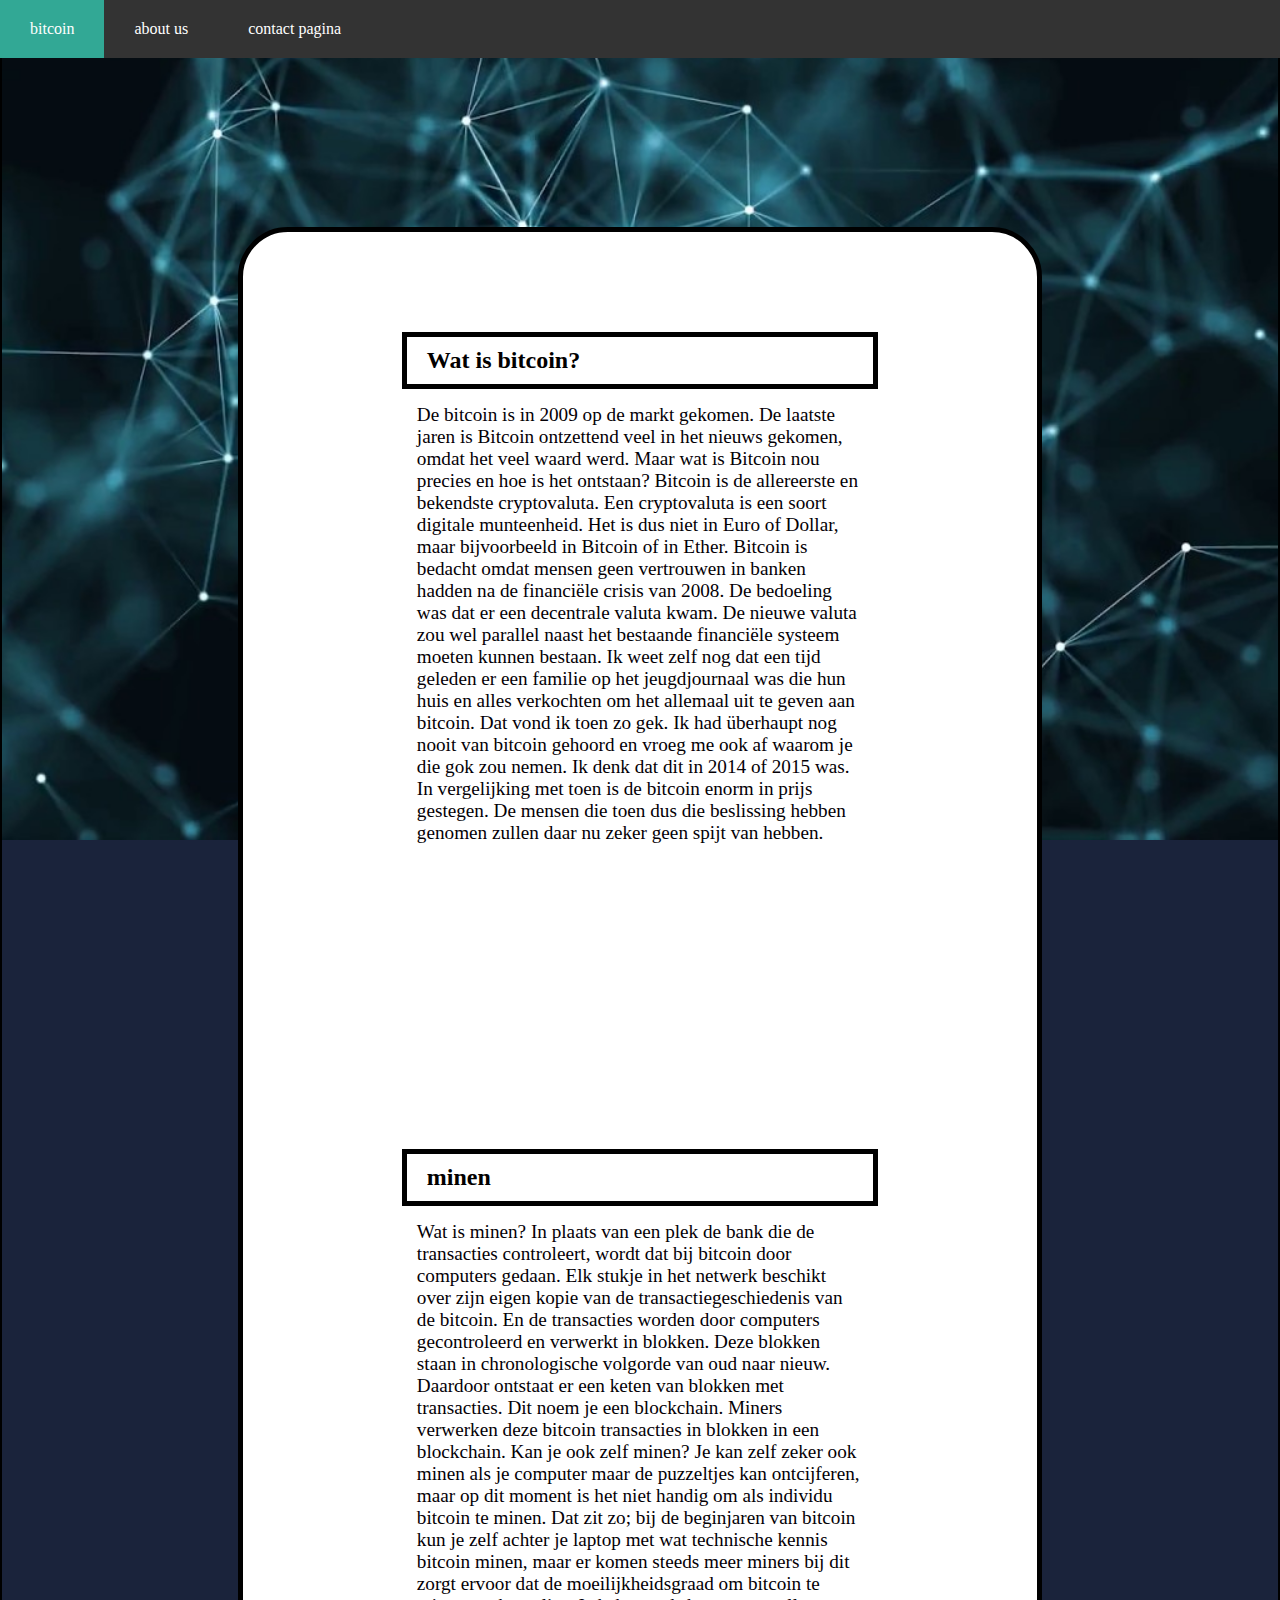
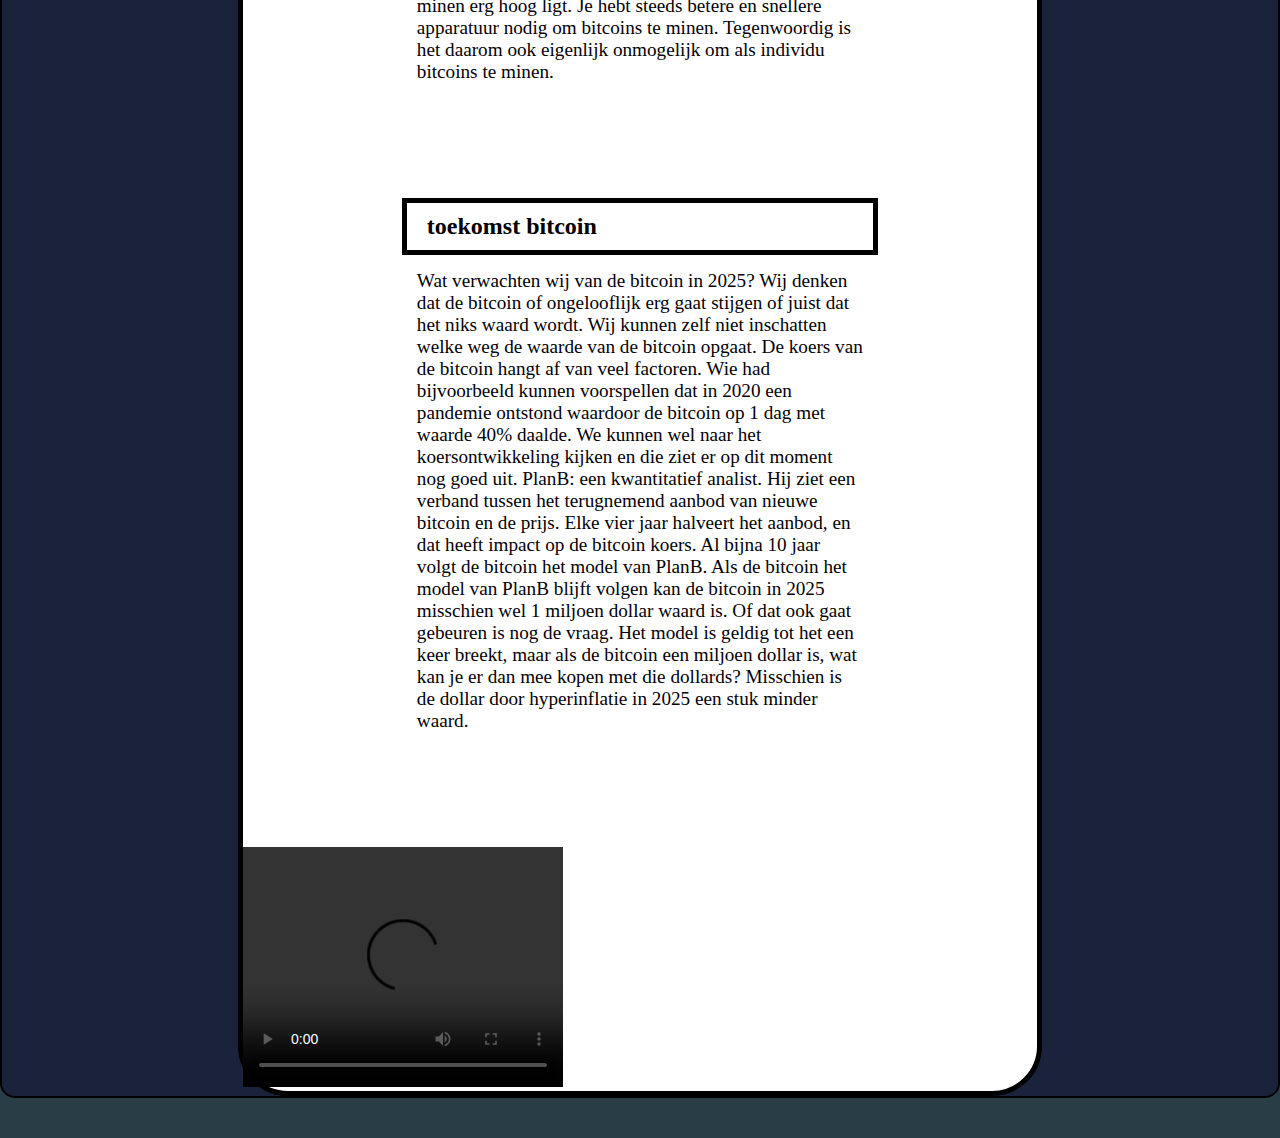
==== index.html @ d003dee9 "tabel in about us" ====
<!DOCTYPE html>
<html>
<head>
<title>Page Title</title>
<link rel="stylesheet" href="style.css">
<link rel="icon" href="images/favicon.foto.png" />
<meta name="viewport" content="width=device-width, initial-scale=1.0">
<style>
body {margin:0;}

ul {
  list-style-type: none;
  margin: 0;
  padding: 0;
  overflow: hidden;
  background-color: #333;
  position: fixed;
  top: 0;
  width: 100%;
}

li {
  float: left;
}

li a {
  display: block;
  color: white;
  text-align: center;
  padding: 20px 30px;
  text-decoration: none;
}

li a:hover:not(.active) {
  background-color: #111;
}

.active {
  background-color: #32a895;
}
</style>
</head>
<body>

<ul>
  <li><a class="active" href="./index.html">bitcoin</a></li>
  <li><a href="./over ons.html">about us</a></li>
  <li><a href="./contact pagina.html">contact pagina</a></li>
</ul>

 <div class="page">
 <nav class="main-nav">
<div
<br />


<h2>Wat is bitcoin?</h2>
<p>
De bitcoin is in 2009 op de markt gekomen. De laatste jaren is Bitcoin ontzettend veel in het nieuws gekomen, omdat het veel waard werd. Maar wat is Bitcoin nou precies en hoe is het ontstaan? Bitcoin is de allereerste en bekendste cryptovaluta. Een cryptovaluta is een soort digitale munteenheid. Het is dus niet in Euro of Dollar, maar bijvoorbeeld in Bitcoin of in Ether. Bitcoin is bedacht omdat mensen geen vertrouwen in banken hadden na de financiële crisis van 2008. De bedoeling was dat er een decentrale valuta kwam. De nieuwe valuta zou wel parallel naast het bestaande financiële systeem moeten kunnen bestaan. Ik weet zelf nog dat een tijd geleden er een familie op het jeugdjournaal was die hun huis en alles verkochten om het allemaal uit te geven aan bitcoin. Dat vond ik toen zo gek. Ik had überhaupt nog nooit van bitcoin gehoord en vroeg me ook af waarom je die gok zou nemen. Ik denk dat dit in 2014 of 2015 was. In vergelijking met toen is de bitcoin enorm in prijs gestegen. De mensen die toen dus die beslissing hebben genomen zullen daar nu zeker geen spijt van hebben. 
</p>

<br />
<br />
<br />
<br />
<br />

<h2>minen</h2>
<p>
Wat is minen?
In plaats van een plek de bank die de transacties controleert, wordt dat bij bitcoin door computers gedaan. Elk stukje in het netwerk beschikt over zijn eigen kopie van de transactiegeschiedenis van de bitcoin. En de transacties worden door computers gecontroleerd en verwerkt in blokken. Deze blokken staan in chronologische volgorde van oud naar nieuw. Daardoor ontstaat er een keten van blokken met transacties. Dit noem je een blockchain. Miners verwerken deze bitcoin transacties in blokken in een blockchain.

Kan je ook zelf minen?
Je kan zelf zeker ook minen als je computer maar de puzzeltjes kan ontcijferen, maar op dit moment is het niet handig om als individu bitcoin te minen. Dat zit zo; bij de beginjaren van bitcoin kun je zelf achter je laptop met wat technische kennis bitcoin minen, maar er komen steeds meer miners bij dit zorgt ervoor dat de moeilijkheidsgraad om bitcoin te minen erg hoog ligt. Je hebt steeds betere en snellere apparatuur nodig om bitcoins te minen. Tegenwoordig is het daarom ook eigenlijk onmogelijk om als individu bitcoins te minen.


</p>

<h2>toekomst bitcoin</h2>
<p>
  Wat verwachten wij van de bitcoin in 2025? Wij denken dat de bitcoin of ongelooflijk erg gaat stijgen of juist dat het niks waard wordt. Wij kunnen zelf niet inschatten welke weg de waarde van de bitcoin opgaat. De koers van de bitcoin hangt af van veel factoren. Wie had bijvoorbeeld kunnen voorspellen dat in 2020 een pandemie ontstond waardoor de bitcoin op 1 dag met waarde 40% daalde. We kunnen wel naar het koersontwikkeling kijken en die ziet er op dit moment nog goed uit. 
PlanB: een kwantitatief analist. Hij ziet een verband tussen het terugnemend aanbod van nieuwe bitcoin en de prijs. Elke vier jaar halveert het aanbod, en dat heeft impact op de bitcoin koers. Al bijna 10 jaar volgt de bitcoin het model van PlanB. Als de bitcoin het model van PlanB blijft volgen kan de bitcoin in 2025 misschien wel 1 miljoen dollar waard is. Of dat ook gaat gebeuren is nog de vraag. Het model is geldig tot het een keer breekt, maar als de bitcoin een miljoen dollar is, wat kan je er dan mee kopen met die dollards? Misschien is de dollar door hyperinflatie in 2025 een stuk minder waard. 
</p>

<video width="320" height="240" controls>
  <source src="movie.mp4" type="video/mp4">
  <source src="movie.ogg" type="video/ogg">
</video>

</div
</body>
</html>
---- style.css ----
div {
border: 5px solid black;
margin-top: 5%;
  margin-bottom: 0%;
  margin-right: 15%;
  margin-left: 15%;
  background-color: white;
  border-radius: 50px;

}



body {
  background-color: rgba(15, 37, 48, 0.89);
  padding: 0;
  margin: 0;
  }

  .page {
	margin: 40px auto;
	border: 2px solid black;
	border-radius: 15px;
  background-color: rgb(26, 35, 59);
	overflow: hidden;
}

  .main-nav
{
	background-image: url("images/background");
	background-repeat:no-repeat;
	background-size:cover;
	background-position:center -60px;
  background-attachment: fixed;
	padding: 10% 5% 0% 5%;
}

.main-nav 
a{
	display:inline-block;
	border-radius: 10% 10% 2% 2%;
	border-bottom: 10px solid black;
	background-color: white;
	color:black;
	text-decoration:none;
	padding: 1% 1%;
	position:relative;
	top:-10px;
	transition: top 300ms ease;
}

.main-nav a:hover{
	top:5px;
}

.page-content{
	padding: 20px;
}

h2 {
  color:rgb(2, 0, 0);
  font-family: didot;
  font-size: 150%;
  padding: 10px 20px;
  margin-top: 100px;
  margin-bottom: 0px;
  margin-right: 20%;
  margin-left: 20%;
  border: 5px solid black;
}

p {
  color: rgb(4, 0, 5);
  font-family: didot;
  font-size: 120%;
  padding: 10px 10px;
  background-color: white;
  margin-top: 0px;
  margin-bottom: 100px;
  margin-right: 20%;
  margin-left: 20%;
  border: 5px solid white;
}

@media only screen and (max-width: 1200px) {
p {
  margin: 5px 5px;
}


@media only screen and (max-width: 2000px) {
div {

}
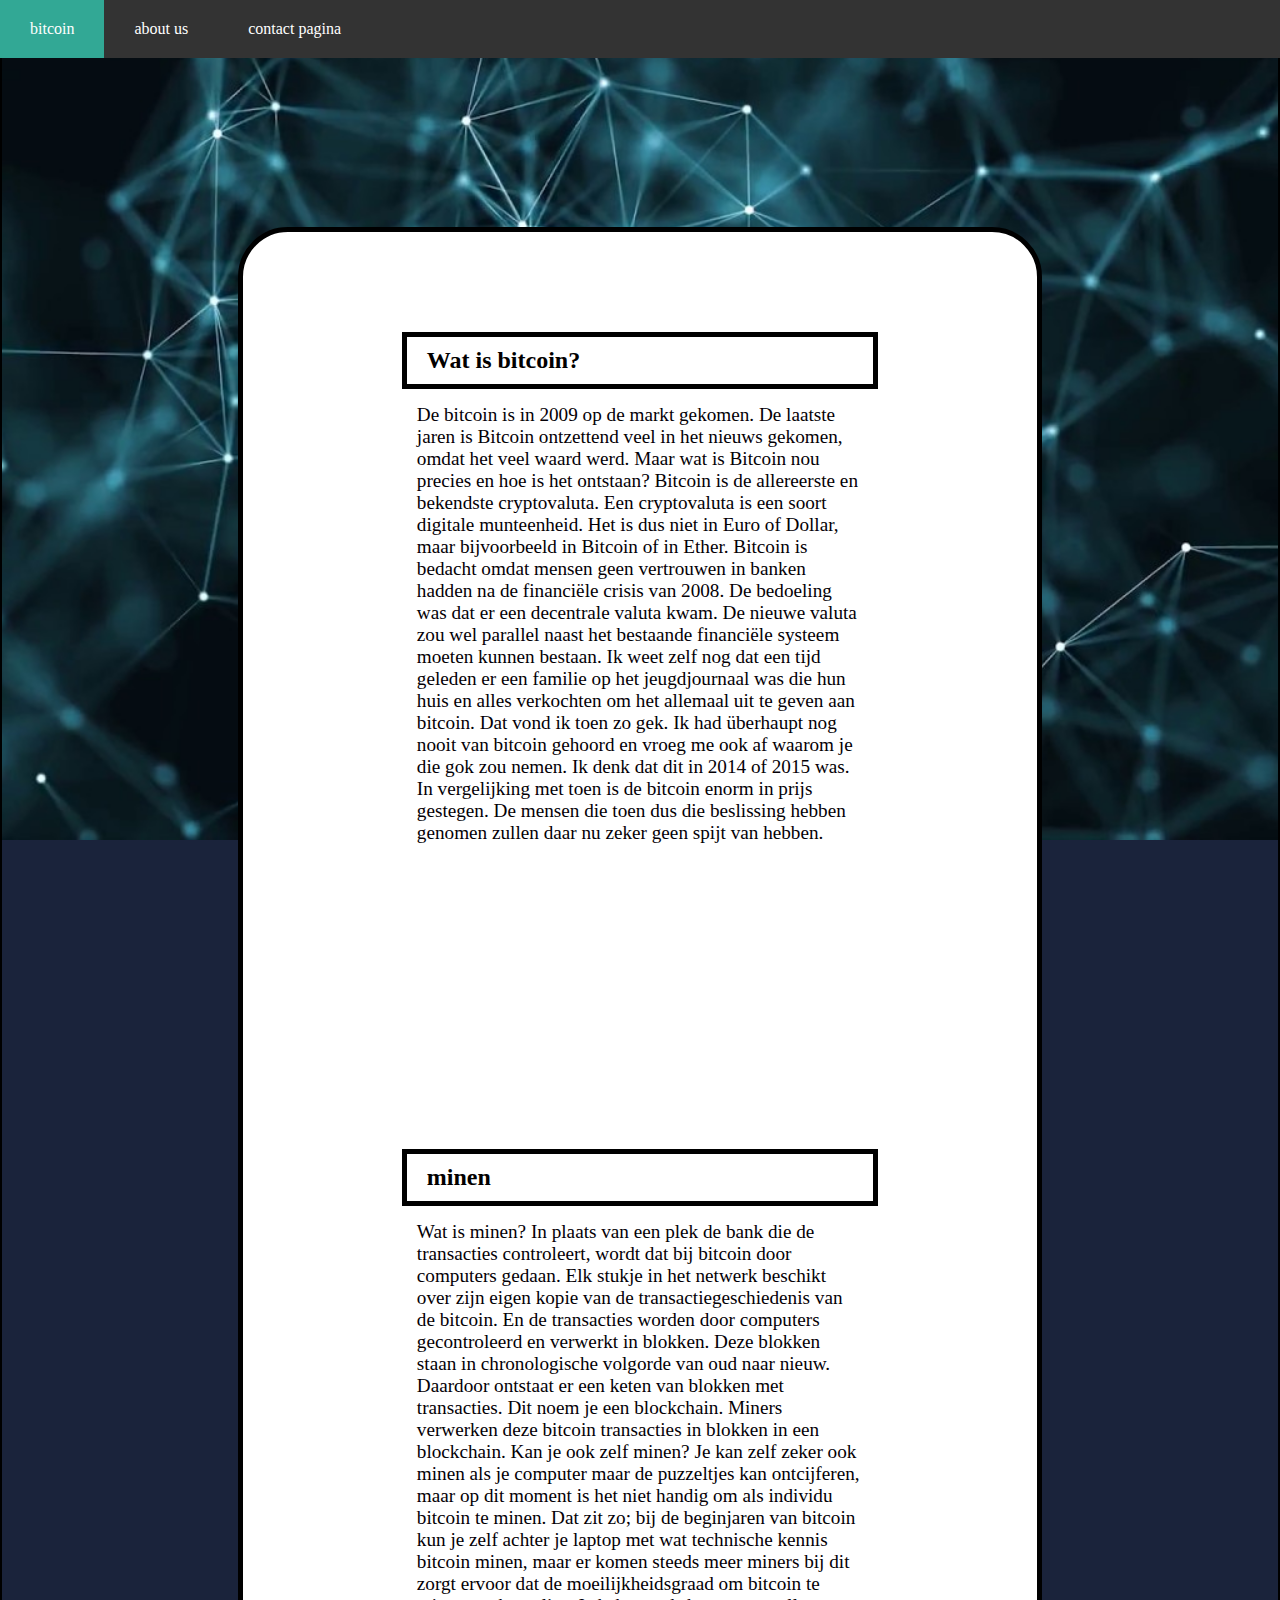
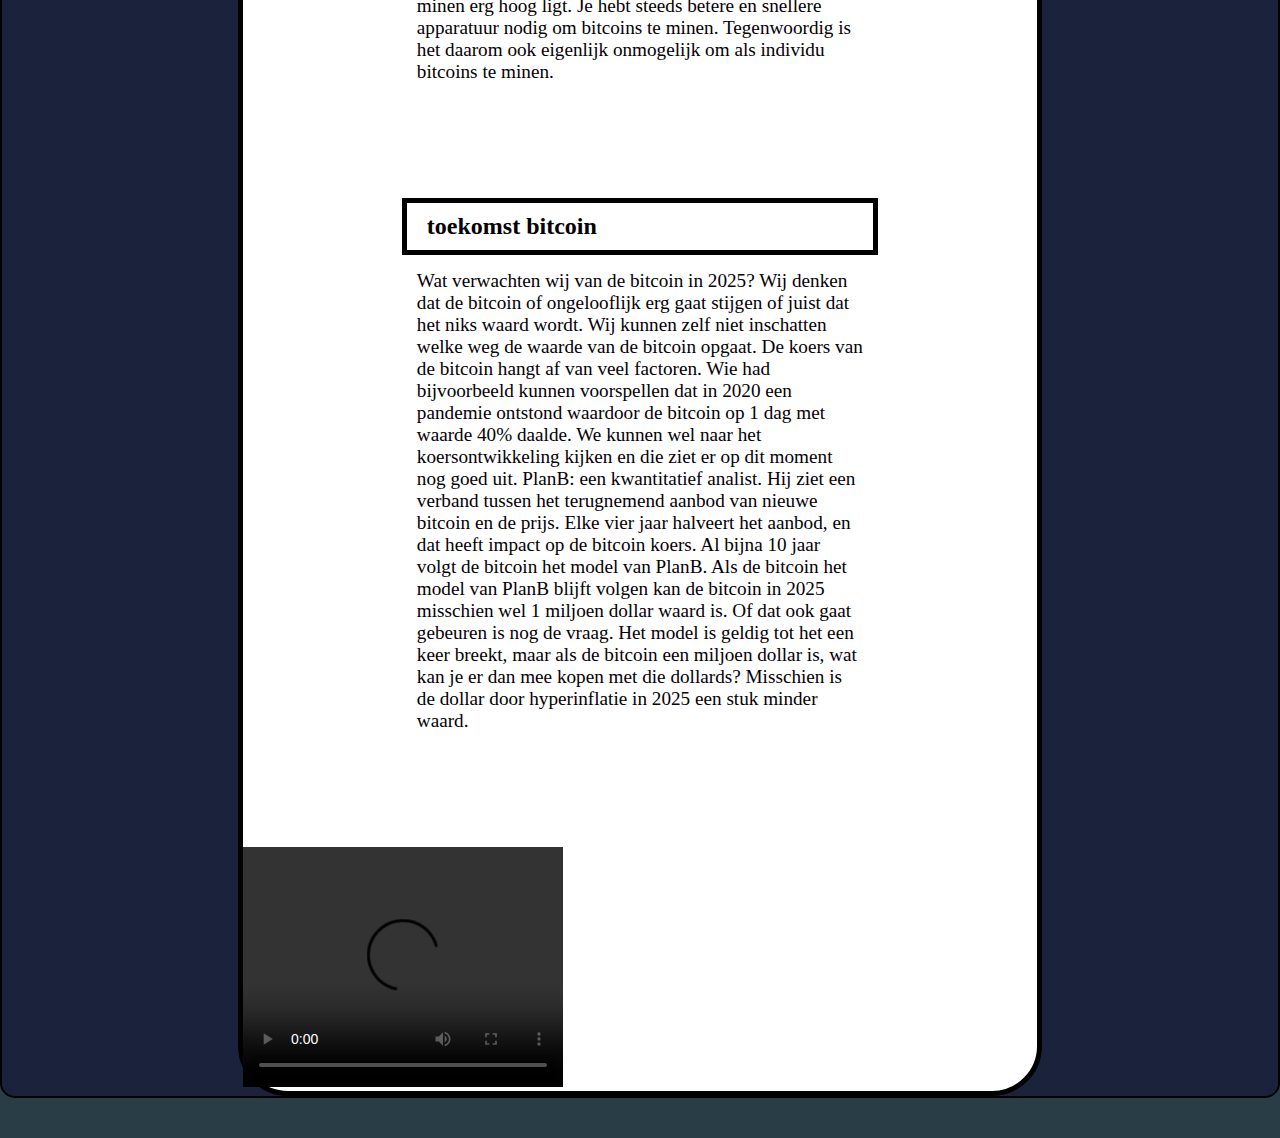
==== commit 885ae19c: "video minen" ====
--- a/index.html
+++ b/index.html
@@ -81,12 +81,11 @@
   Wat verwachten wij van de bitcoin in 2025? Wij denken dat de bitcoin of ongelooflijk erg gaat stijgen of juist dat het niks waard wordt. Wij kunnen zelf niet inschatten welke weg de waarde van de bitcoin opgaat. De koers van de bitcoin hangt af van veel factoren. Wie had bijvoorbeeld kunnen voorspellen dat in 2020 een pandemie ontstond waardoor de bitcoin op 1 dag met waarde 40% daalde. We kunnen wel naar het koersontwikkeling kijken en die ziet er op dit moment nog goed uit. 
 PlanB: een kwantitatief analist. Hij ziet een verband tussen het terugnemend aanbod van nieuwe bitcoin en de prijs. Elke vier jaar halveert het aanbod, en dat heeft impact op de bitcoin koers. Al bijna 10 jaar volgt de bitcoin het model van PlanB. Als de bitcoin het model van PlanB blijft volgen kan de bitcoin in 2025 misschien wel 1 miljoen dollar waard is. Of dat ook gaat gebeuren is nog de vraag. Het model is geldig tot het een keer breekt, maar als de bitcoin een miljoen dollar is, wat kan je er dan mee kopen met die dollards? Misschien is de dollar door hyperinflatie in 2025 een stuk minder waard. 
 </p>
-
 <video width="320" height="240" controls>
-  <source src="movie.mp4" type="video/mp4">
+  <source src="video minen.mp4" type="video/mp4">
   <source src="movie.ogg" type="video/ogg">
 </video>
 
 </div
 </body>
-</html>+</html> 
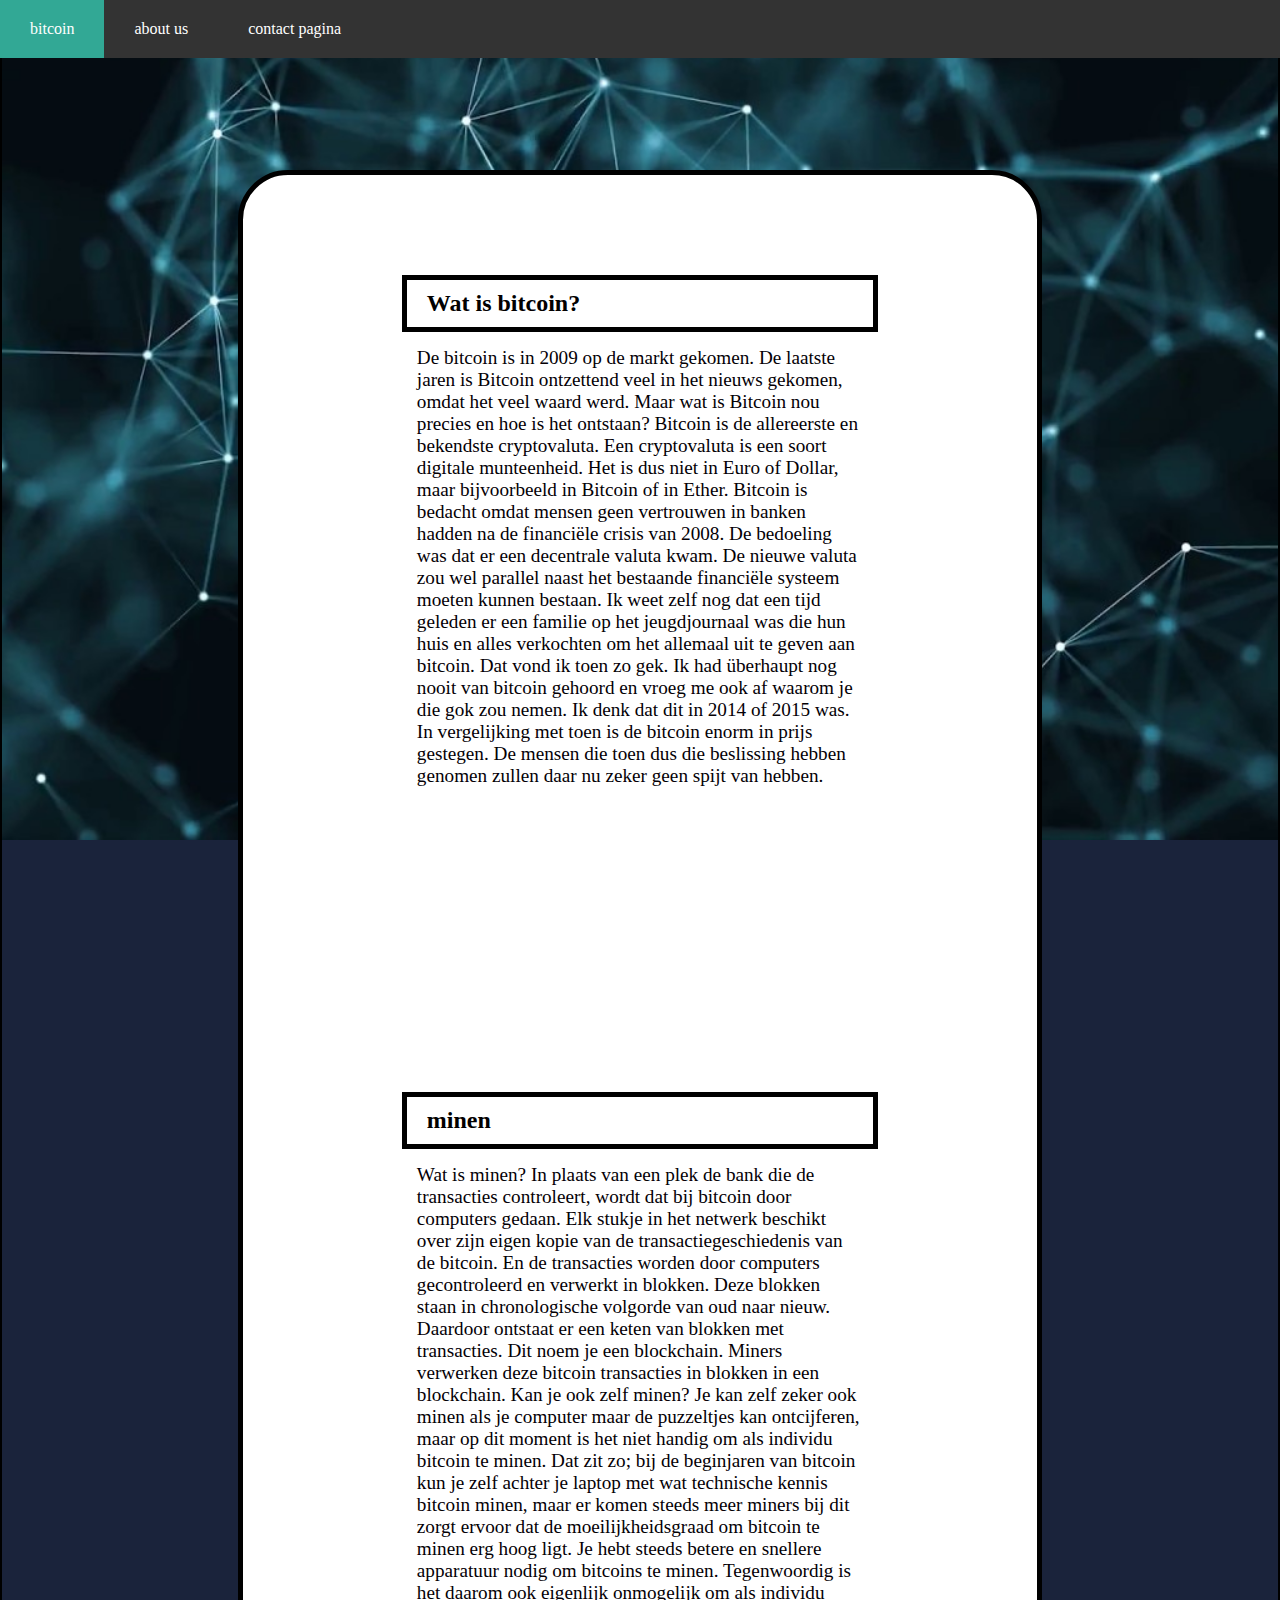
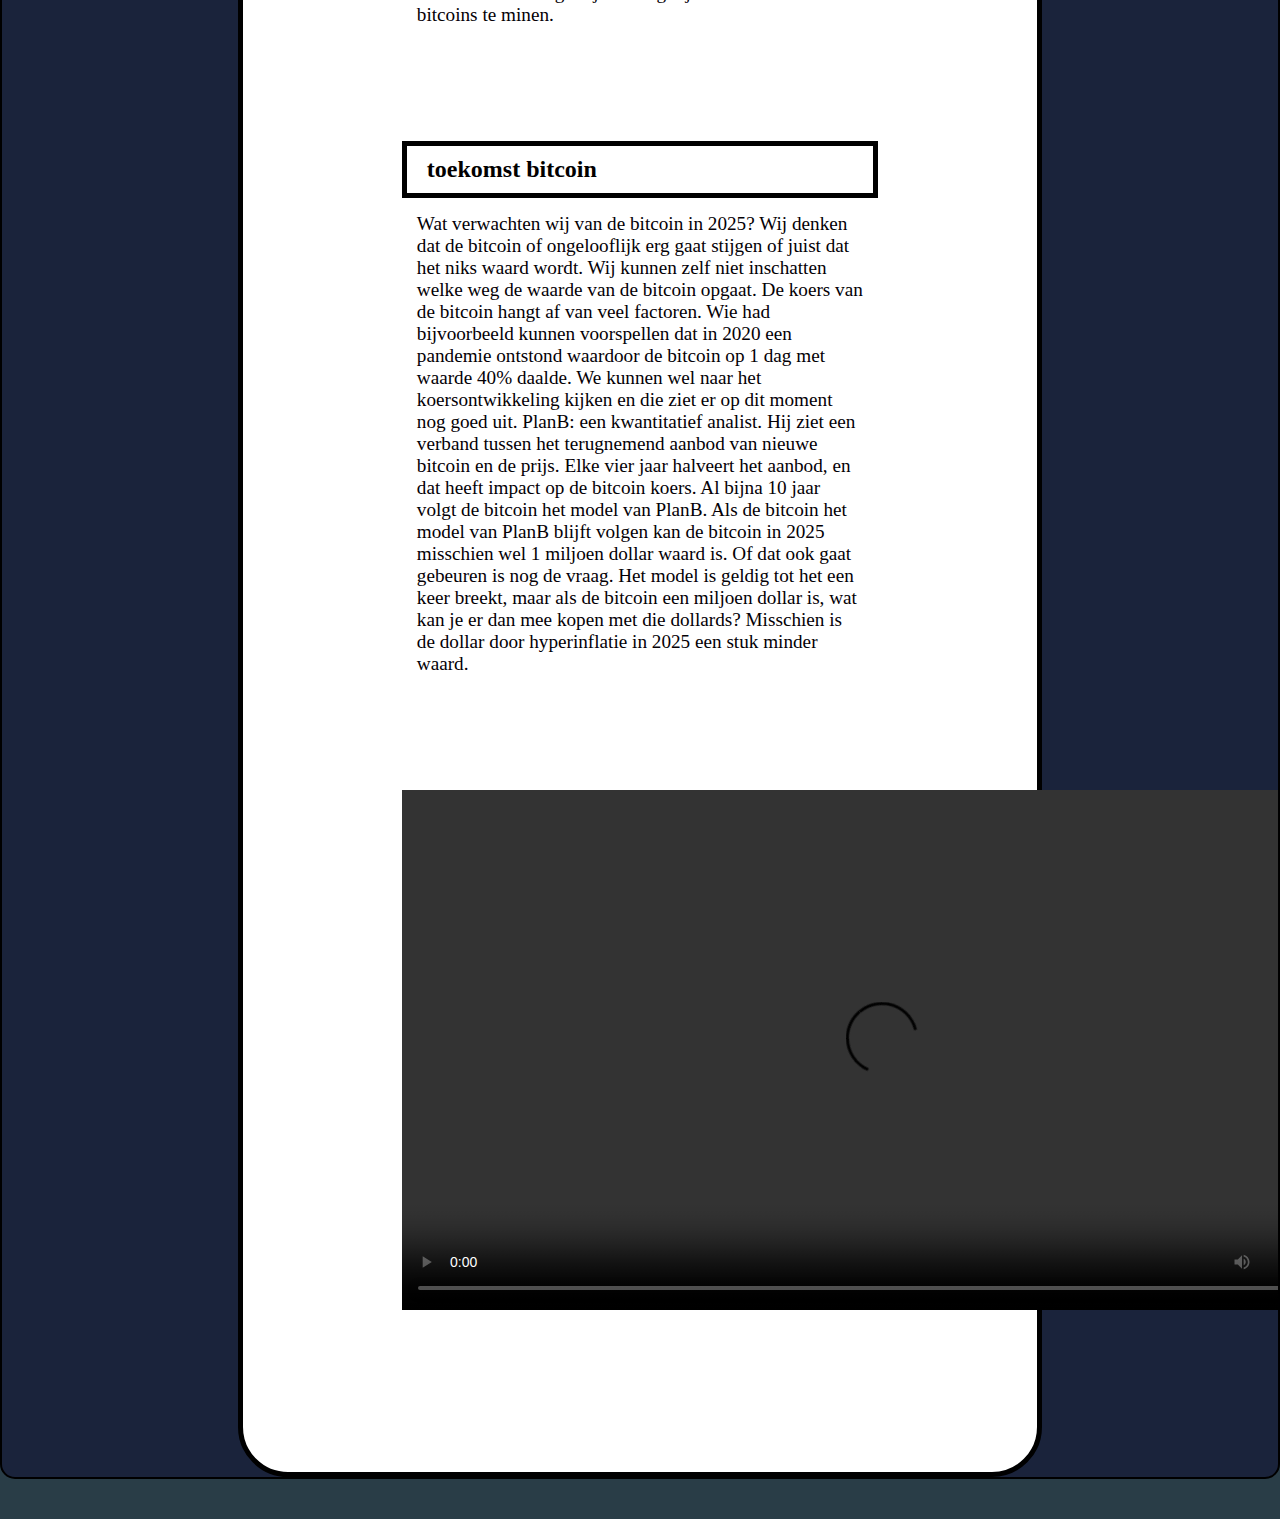
==== commit 7fd5582a: "video" ====
--- a/index.html
+++ b/index.html
@@ -81,9 +81,11 @@
   Wat verwachten wij van de bitcoin in 2025? Wij denken dat de bitcoin of ongelooflijk erg gaat stijgen of juist dat het niks waard wordt. Wij kunnen zelf niet inschatten welke weg de waarde van de bitcoin opgaat. De koers van de bitcoin hangt af van veel factoren. Wie had bijvoorbeeld kunnen voorspellen dat in 2020 een pandemie ontstond waardoor de bitcoin op 1 dag met waarde 40% daalde. We kunnen wel naar het koersontwikkeling kijken en die ziet er op dit moment nog goed uit. 
 PlanB: een kwantitatief analist. Hij ziet een verband tussen het terugnemend aanbod van nieuwe bitcoin en de prijs. Elke vier jaar halveert het aanbod, en dat heeft impact op de bitcoin koers. Al bijna 10 jaar volgt de bitcoin het model van PlanB. Als de bitcoin het model van PlanB blijft volgen kan de bitcoin in 2025 misschien wel 1 miljoen dollar waard is. Of dat ook gaat gebeuren is nog de vraag. Het model is geldig tot het een keer breekt, maar als de bitcoin een miljoen dollar is, wat kan je er dan mee kopen met die dollards? Misschien is de dollar door hyperinflatie in 2025 een stuk minder waard. 
 </p>
-<video width="320" height="240" controls>
-  <source src="video minen.mp4" type="video/mp4">
-  <source src="movie.ogg" type="video/ogg">
+
+
+<video width="960" height="520" controls>
+  <source src="video/minen" type="video/mp4">
+Your browser does not support the video tag.
 </video>
 
 </div
--- a/style.css
+++ b/style.css
@@ -1,15 +1,12 @@
 div {
 border: 5px solid black;
-margin-top: 5%;
+margin-top: 0%;
   margin-bottom: 0%;
   margin-right: 15%;
   margin-left: 15%;
   background-color: white;
   border-radius: 50px;
-
 }
-
-
 
 body {
   background-color: rgba(15, 37, 48, 0.89);
@@ -23,34 +20,16 @@
 	border-radius: 15px;
   background-color: rgb(26, 35, 59);
 	overflow: hidden;
-}
+  }
 
   .main-nav
 {
-	background-image: url("images/background");
 	background-repeat:no-repeat;
 	background-size:cover;
 	background-position:center -60px;
   background-attachment: fixed;
 	padding: 10% 5% 0% 5%;
-}
-
-.main-nav 
-a{
-	display:inline-block;
-	border-radius: 10% 10% 2% 2%;
-	border-bottom: 10px solid black;
-	background-color: white;
-	color:black;
-	text-decoration:none;
-	padding: 1% 1%;
-	position:relative;
-	top:-10px;
-	transition: top 300ms ease;
-}
-
-.main-nav a:hover{
-	top:5px;
+  background-image: url("images/background");
 }
 
 .page-content{
@@ -82,15 +61,10 @@
   border: 5px solid white;
 }
 
-@media only screen and (max-width: 1200px) {
-p {
-  margin: 5px 5px;
-}
 
-
-@media only screen and (max-width: 2000px) {
-div {
-
+video{
+margin: 20%;
+margin-top: 0px;
 }
 
 
@@ -98,3 +72,21 @@
 
 
 
+
+
+@media only screen and (max-width: 1200px) {
+p {
+  margin: 5px 5px;
+}
+
+
+@media only screen and (max-width: 1200px) {
+div {
+margin: 0px 0px;
+}
+
+
+
+
+
+
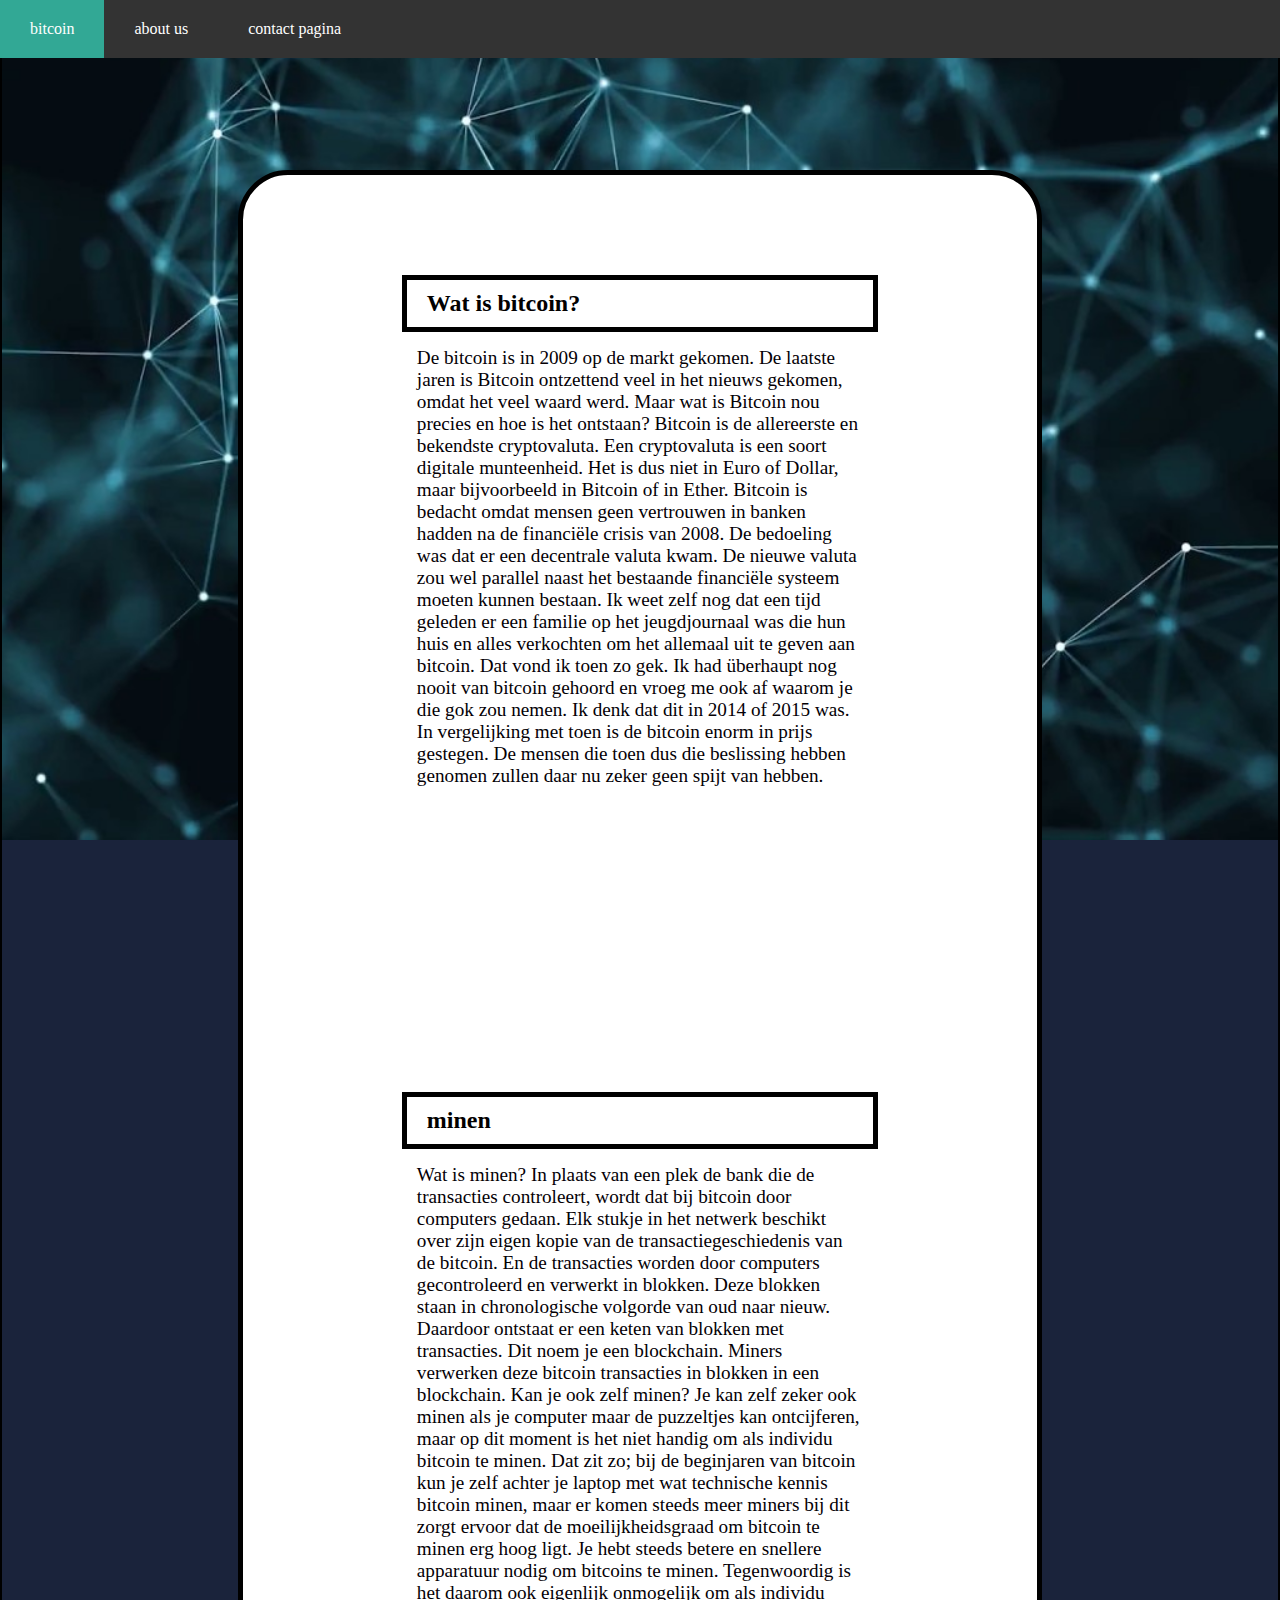
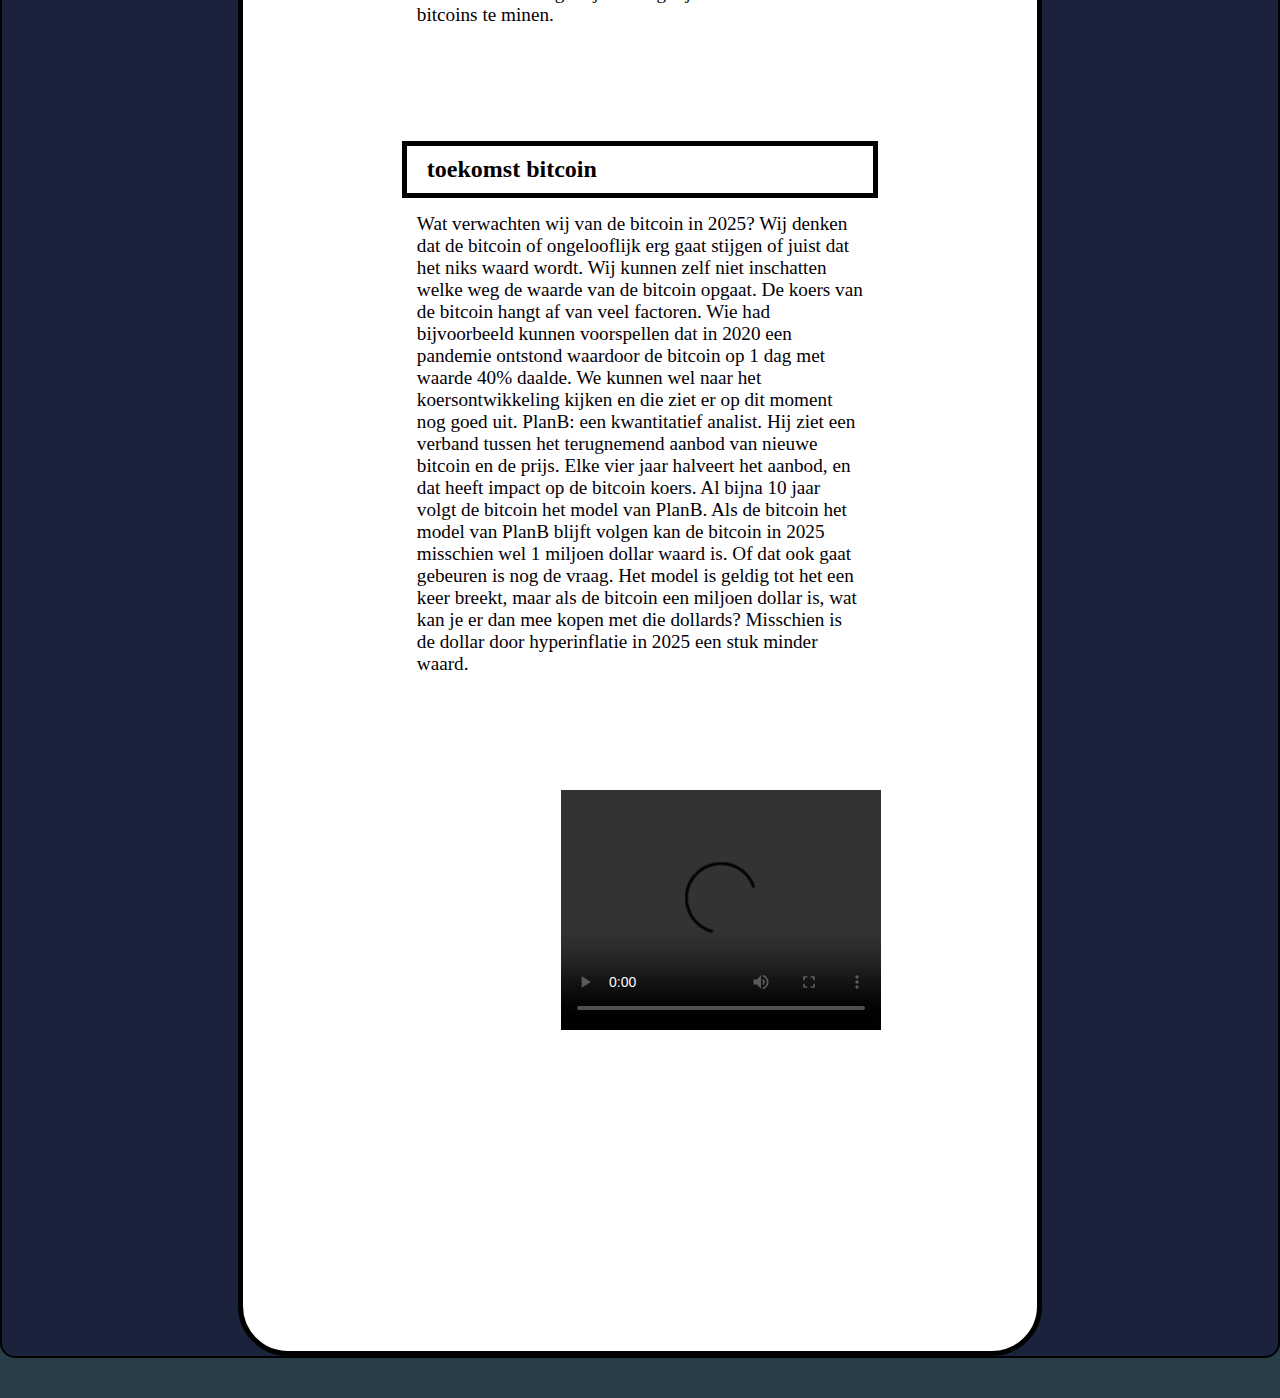
==== commit 3d9be8b3: "video responsive" ====
--- a/index.html
+++ b/index.html
@@ -83,7 +83,7 @@
 </p>
 
 
-<video width="960" height="520" controls>
+<video width="320" height="240" controls>
   <source src="video/minen" type="video/mp4">
 Your browser does not support the video tag.
 </video>
--- a/style.css
+++ b/style.css
@@ -63,7 +63,7 @@
 
 
 video{
-margin: 20%;
+margin: 40%;
 margin-top: 0px;
 }
 
@@ -85,8 +85,11 @@
 margin: 0px 0px;
 }
 
+@media only screen and (max-width: 1200px) {
+video {
+margin: 0px;
+}
 
 
 
 
-
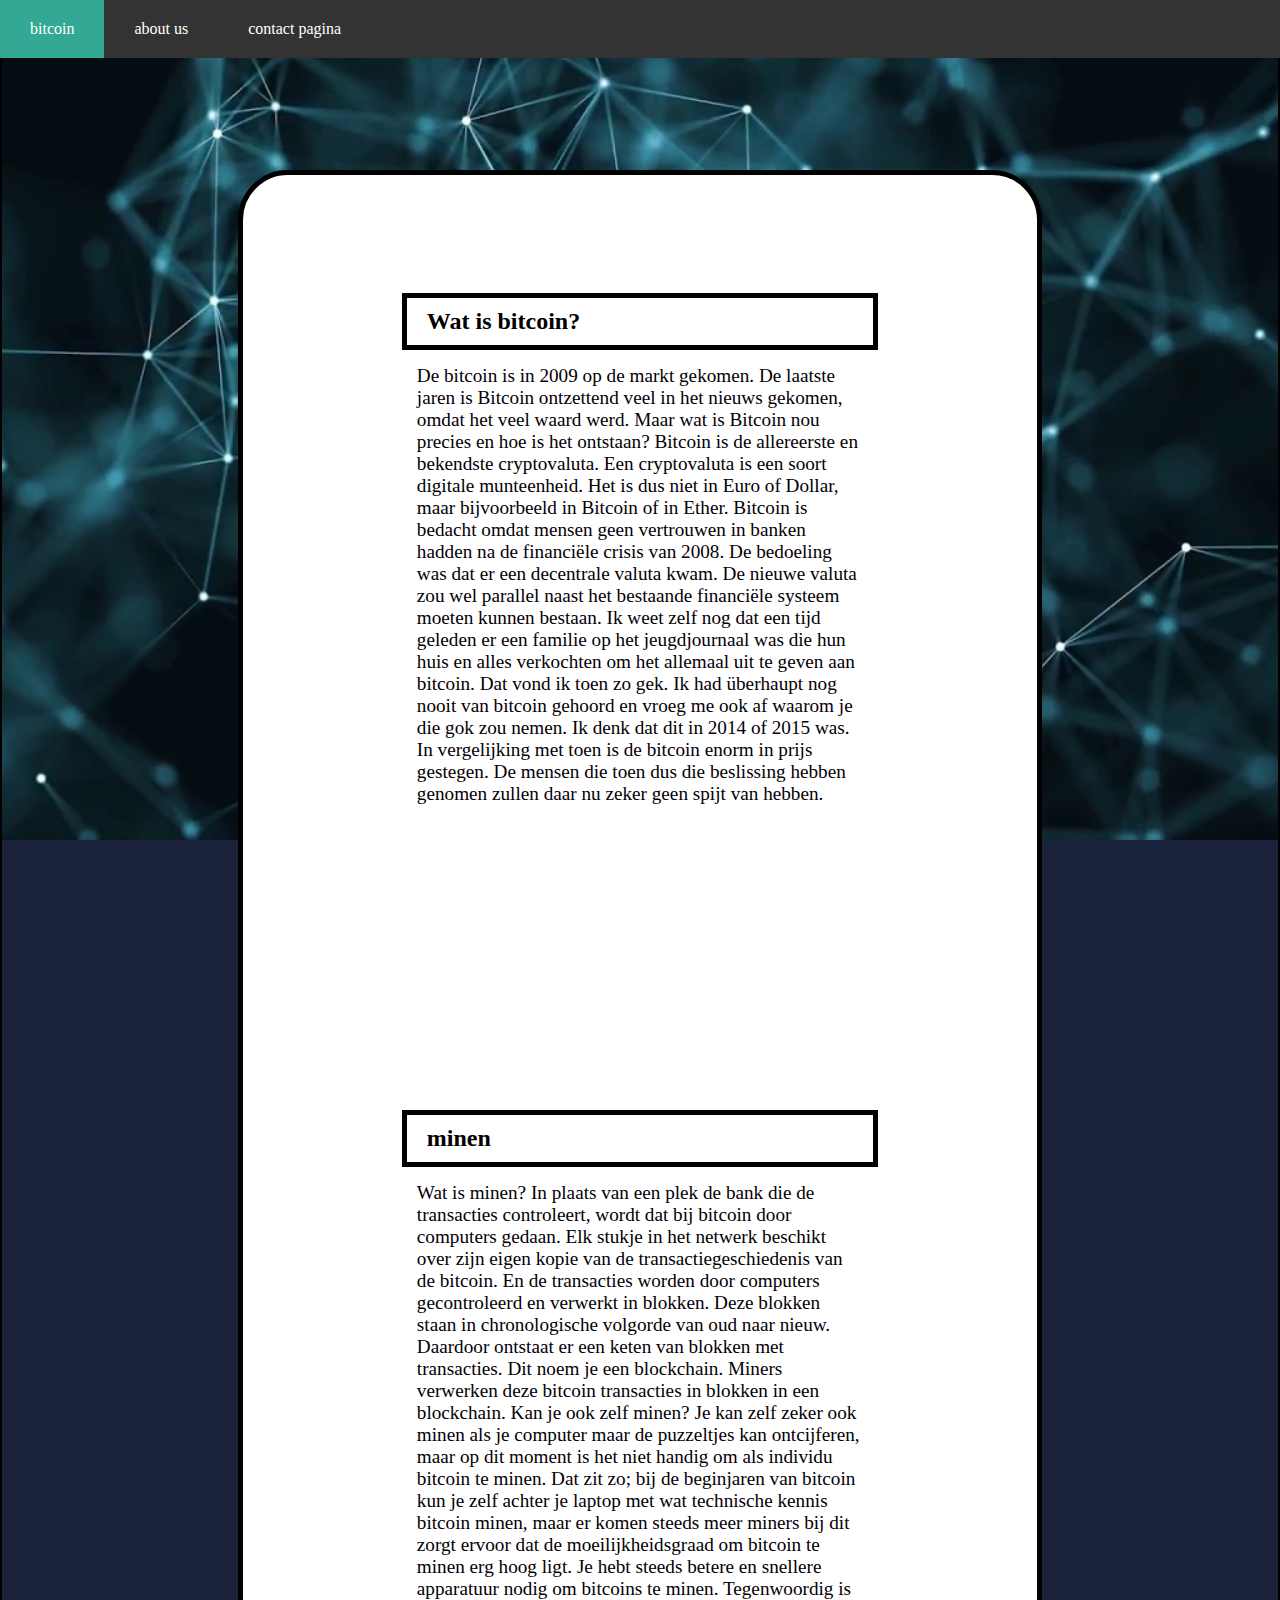
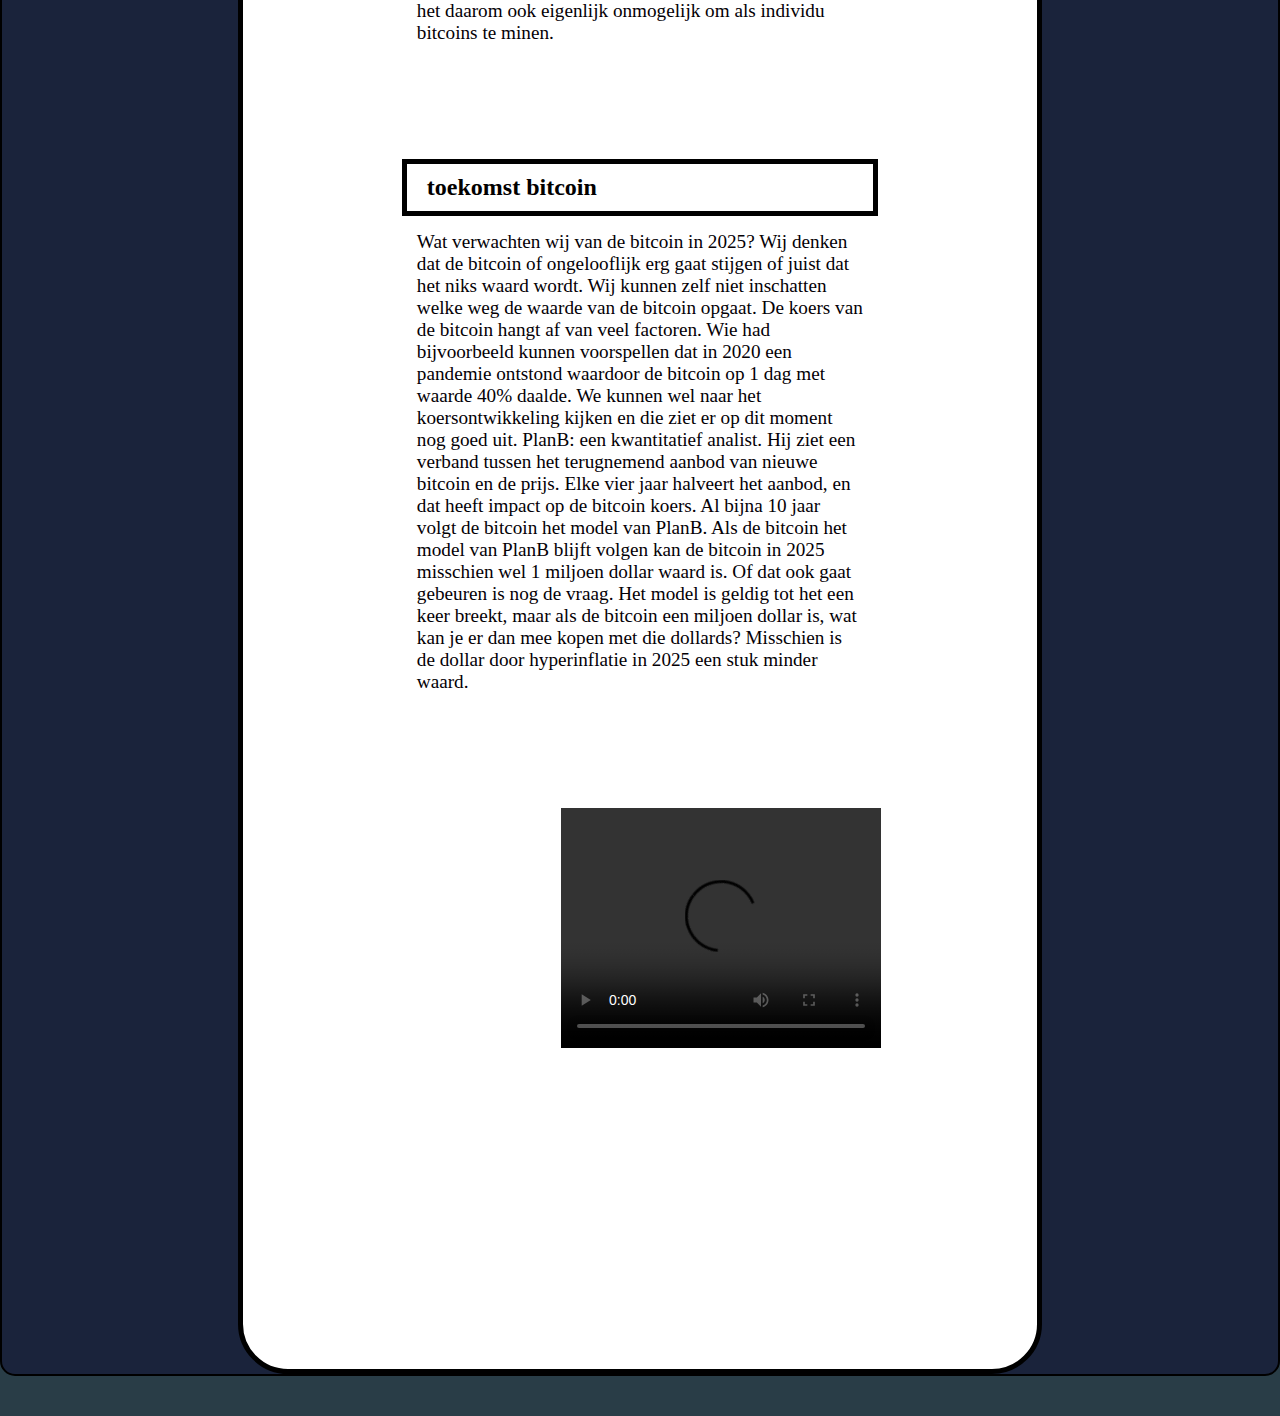
==== commit 869fce96: "fouten opgelost" ====
--- a/index.html
+++ b/index.html
@@ -1,6 +1,7 @@
 <!DOCTYPE html>
 <html>
 <head>
+<meta charset="utf-8">
 <title>Page Title</title>
 <link rel="stylesheet" href="style.css">
 <link rel="icon" href="images/favicon.foto.png" />
@@ -44,19 +45,19 @@
 
 <ul>
   <li><a class="active" href="./index.html">bitcoin</a></li>
-  <li><a href="./over ons.html">about us</a></li>
-  <li><a href="./contact pagina.html">contact pagina</a></li>
+  <li><a href="./over%20ons.html">about us</a></li>
+  <li><a href="./contact%20pagina.html">contact pagina</a></li>
 </ul>
 
  <div class="page">
  <nav class="main-nav">
-<div
+<div>
 <br />
 
 
 <h2>Wat is bitcoin?</h2>
 <p>
-De bitcoin is in 2009 op de markt gekomen. De laatste jaren is Bitcoin ontzettend veel in het nieuws gekomen, omdat het veel waard werd. Maar wat is Bitcoin nou precies en hoe is het ontstaan? Bitcoin is de allereerste en bekendste cryptovaluta. Een cryptovaluta is een soort digitale munteenheid. Het is dus niet in Euro of Dollar, maar bijvoorbeeld in Bitcoin of in Ether. Bitcoin is bedacht omdat mensen geen vertrouwen in banken hadden na de financiële crisis van 2008. De bedoeling was dat er een decentrale valuta kwam. De nieuwe valuta zou wel parallel naast het bestaande financiële systeem moeten kunnen bestaan. Ik weet zelf nog dat een tijd geleden er een familie op het jeugdjournaal was die hun huis en alles verkochten om het allemaal uit te geven aan bitcoin. Dat vond ik toen zo gek. Ik had überhaupt nog nooit van bitcoin gehoord en vroeg me ook af waarom je die gok zou nemen. Ik denk dat dit in 2014 of 2015 was. In vergelijking met toen is de bitcoin enorm in prijs gestegen. De mensen die toen dus die beslissing hebben genomen zullen daar nu zeker geen spijt van hebben. 
+De bitcoin is in 2009 op de markt gekomen. De laatste jaren is Bitcoin ontzettend veel in het nieuws gekomen, omdat het veel waard werd. Maar wat is Bitcoin nou precies en hoe is het ontstaan? Bitcoin is de allereerste en bekendste cryptovaluta. Een cryptovaluta is een soort digitale munteenheid. Het is dus niet in Euro of Dollar, maar bijvoorbeeld in Bitcoin of in Ether. Bitcoin is bedacht omdat mensen geen vertrouwen in banken hadden na de financi&euml;le crisis van 2008. De bedoeling was dat er een decentrale valuta kwam. De nieuwe valuta zou wel parallel naast het bestaande financi&euml;le systeem moeten kunnen bestaan. Ik weet zelf nog dat een tijd geleden er een familie op het jeugdjournaal was die hun huis en alles verkochten om het allemaal uit te geven aan bitcoin. Dat vond ik toen zo gek. Ik had &uuml;berhaupt nog nooit van bitcoin gehoord en vroeg me ook af waarom je die gok zou nemen. Ik denk dat dit in 2014 of 2015 was. In vergelijking met toen is de bitcoin enorm in prijs gestegen. De mensen die toen dus die beslissing hebben genomen zullen daar nu zeker geen spijt van hebben. 
 </p>
 
 <br />
@@ -88,6 +89,6 @@
 Your browser does not support the video tag.
 </video>
 
-</div
+</div>
 </body>
 </html> 
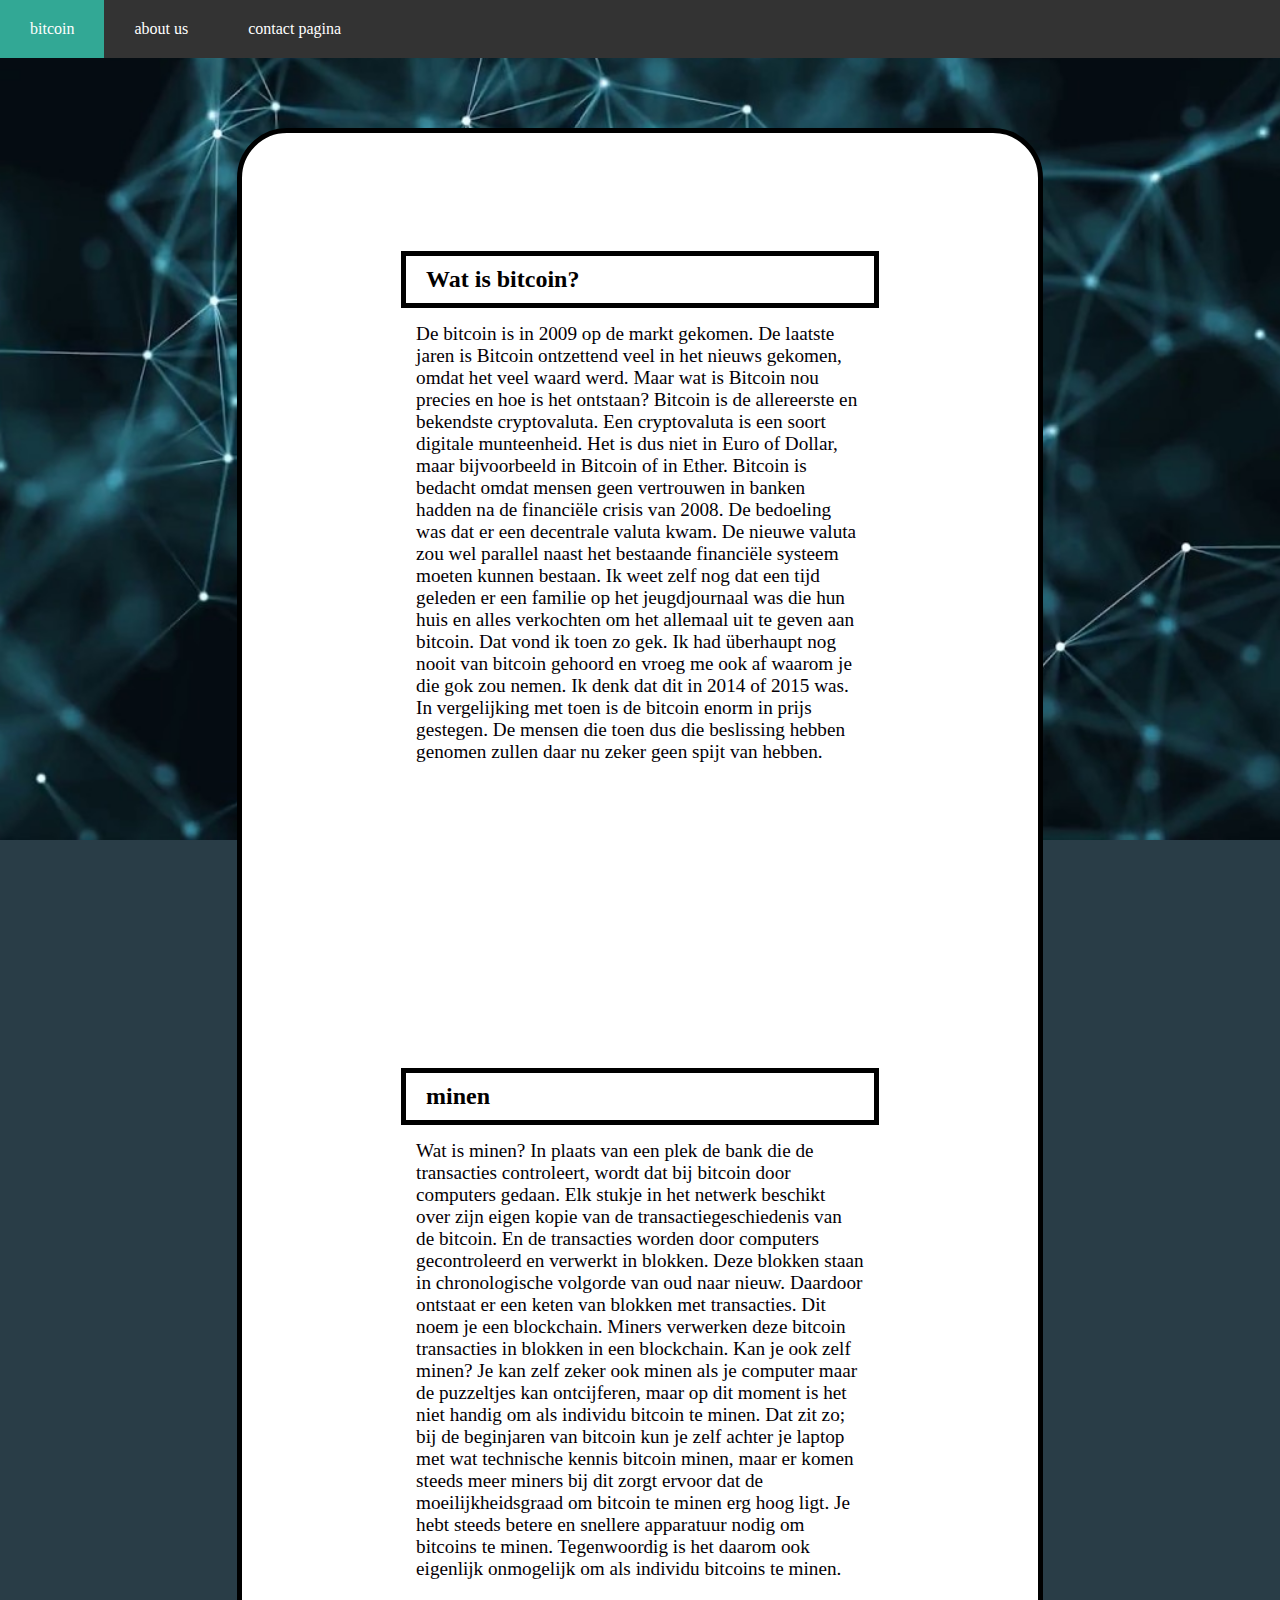
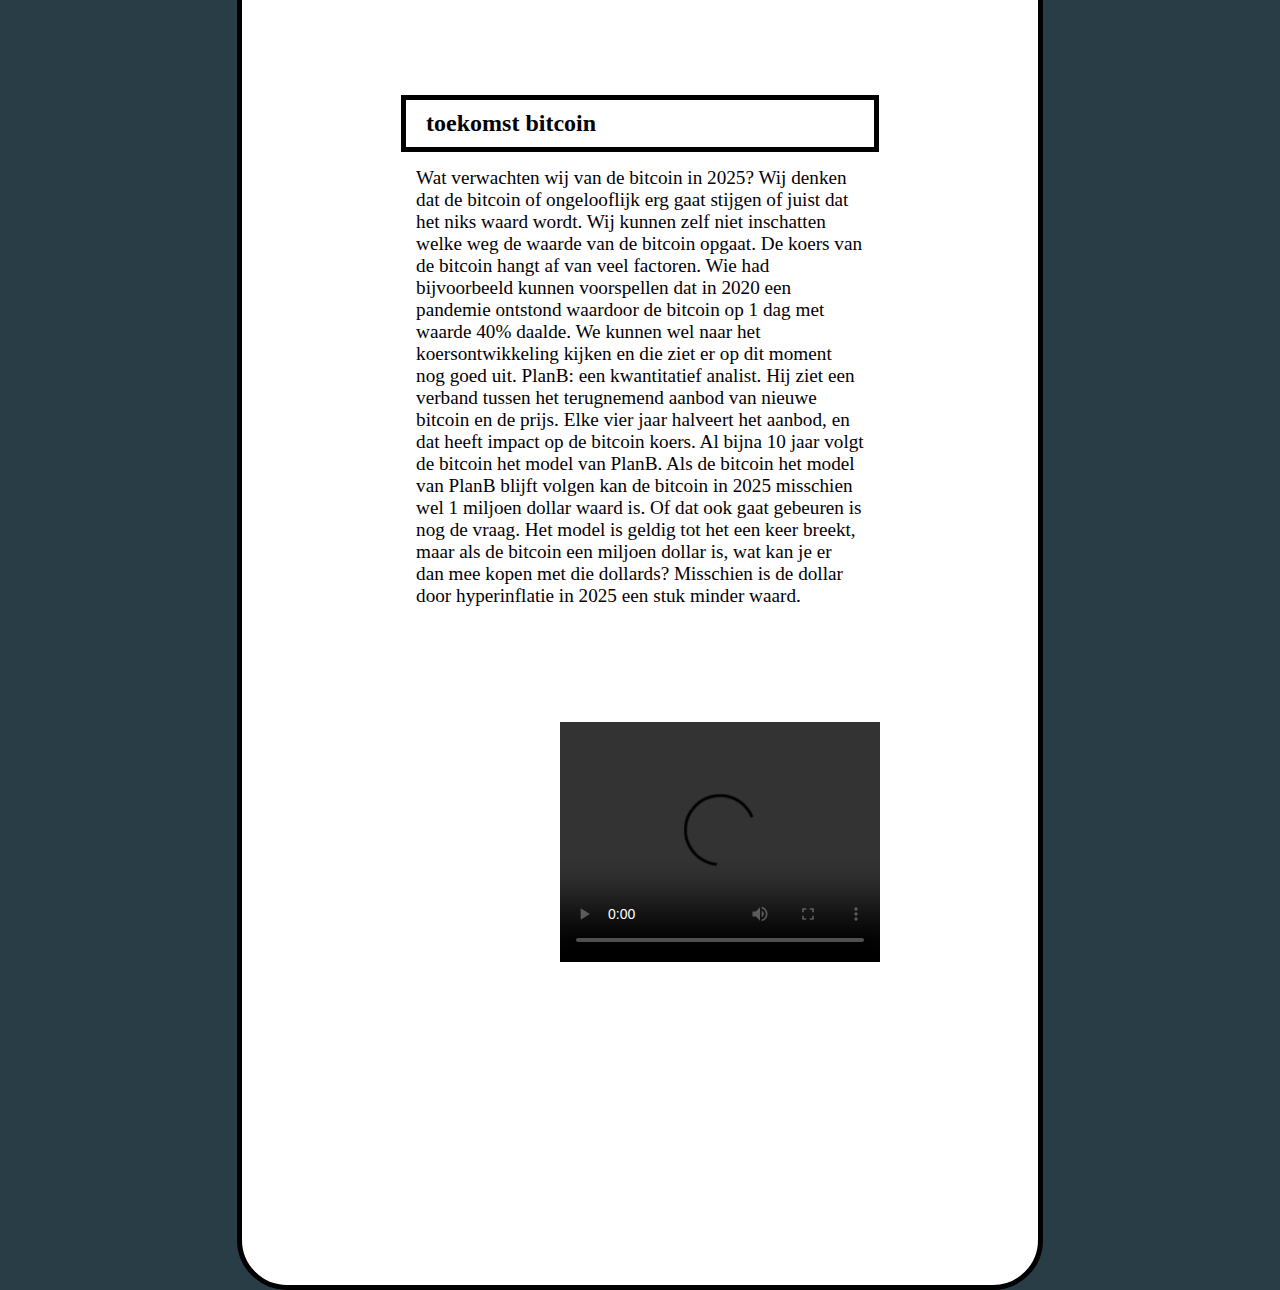
==== commit 48971cd0: "index.html foutloos gemaakt" ====
--- a/index.html
+++ b/index.html
@@ -48,9 +48,10 @@
   <li><a href="./over%20ons.html">about us</a></li>
   <li><a href="./contact%20pagina.html">contact pagina</a></li>
 </ul>
+ 
+ 
+ <nav class="main-nav">
 
- <div class="page">
- <nav class="main-nav">
 <div>
 <br />
 
@@ -89,6 +90,8 @@
 Your browser does not support the video tag.
 </video>
 
+
 </div>
+</nav>
 </body>
 </html> 
--- a/style.css
+++ b/style.css
@@ -6,6 +6,8 @@
   margin-left: 15%;
   background-color: white;
   border-radius: 50px;
+  
+	overflow: hidden;
 }
 
 body {
@@ -14,13 +16,7 @@
   margin: 0;
   }
 
-  .page {
-	margin: 40px auto;
-	border: 2px solid black;
-	border-radius: 15px;
-  background-color: rgb(26, 35, 59);
-	overflow: hidden;
-  }
+  
 
   .main-nav
 {
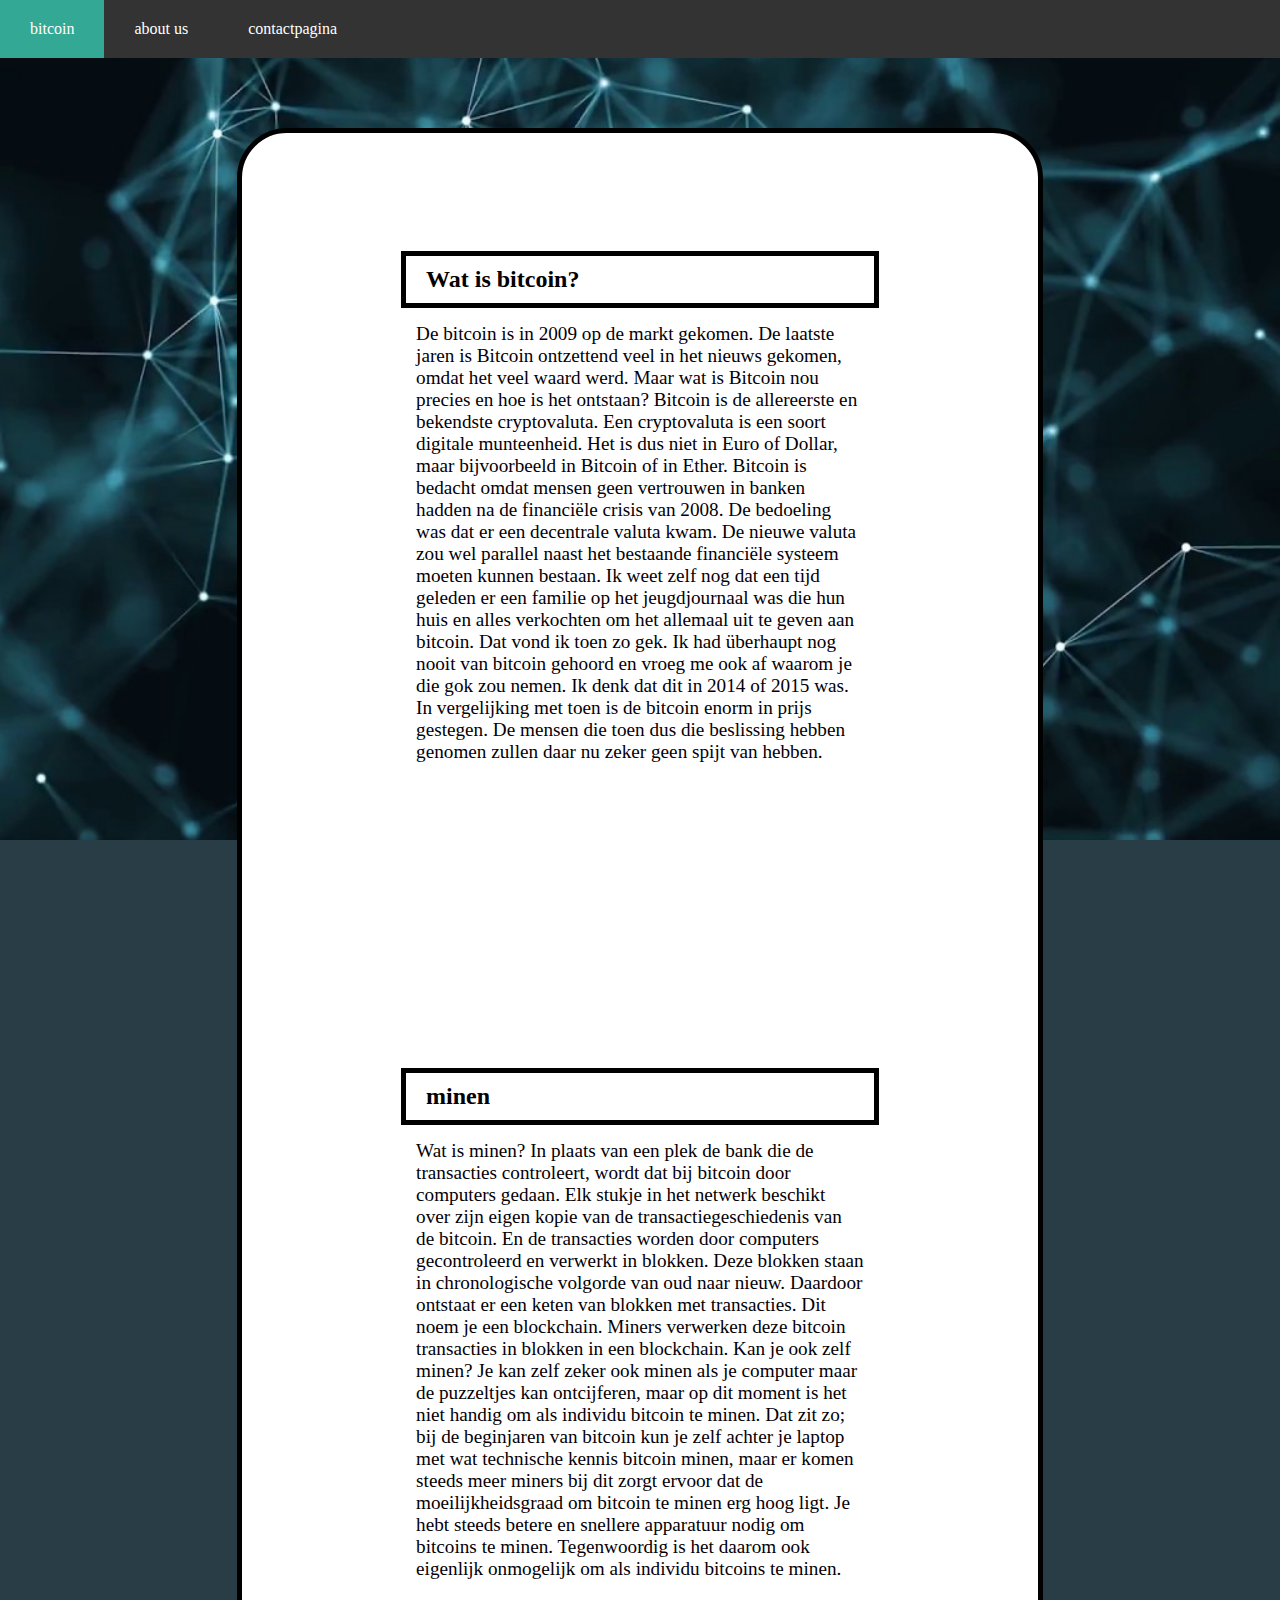
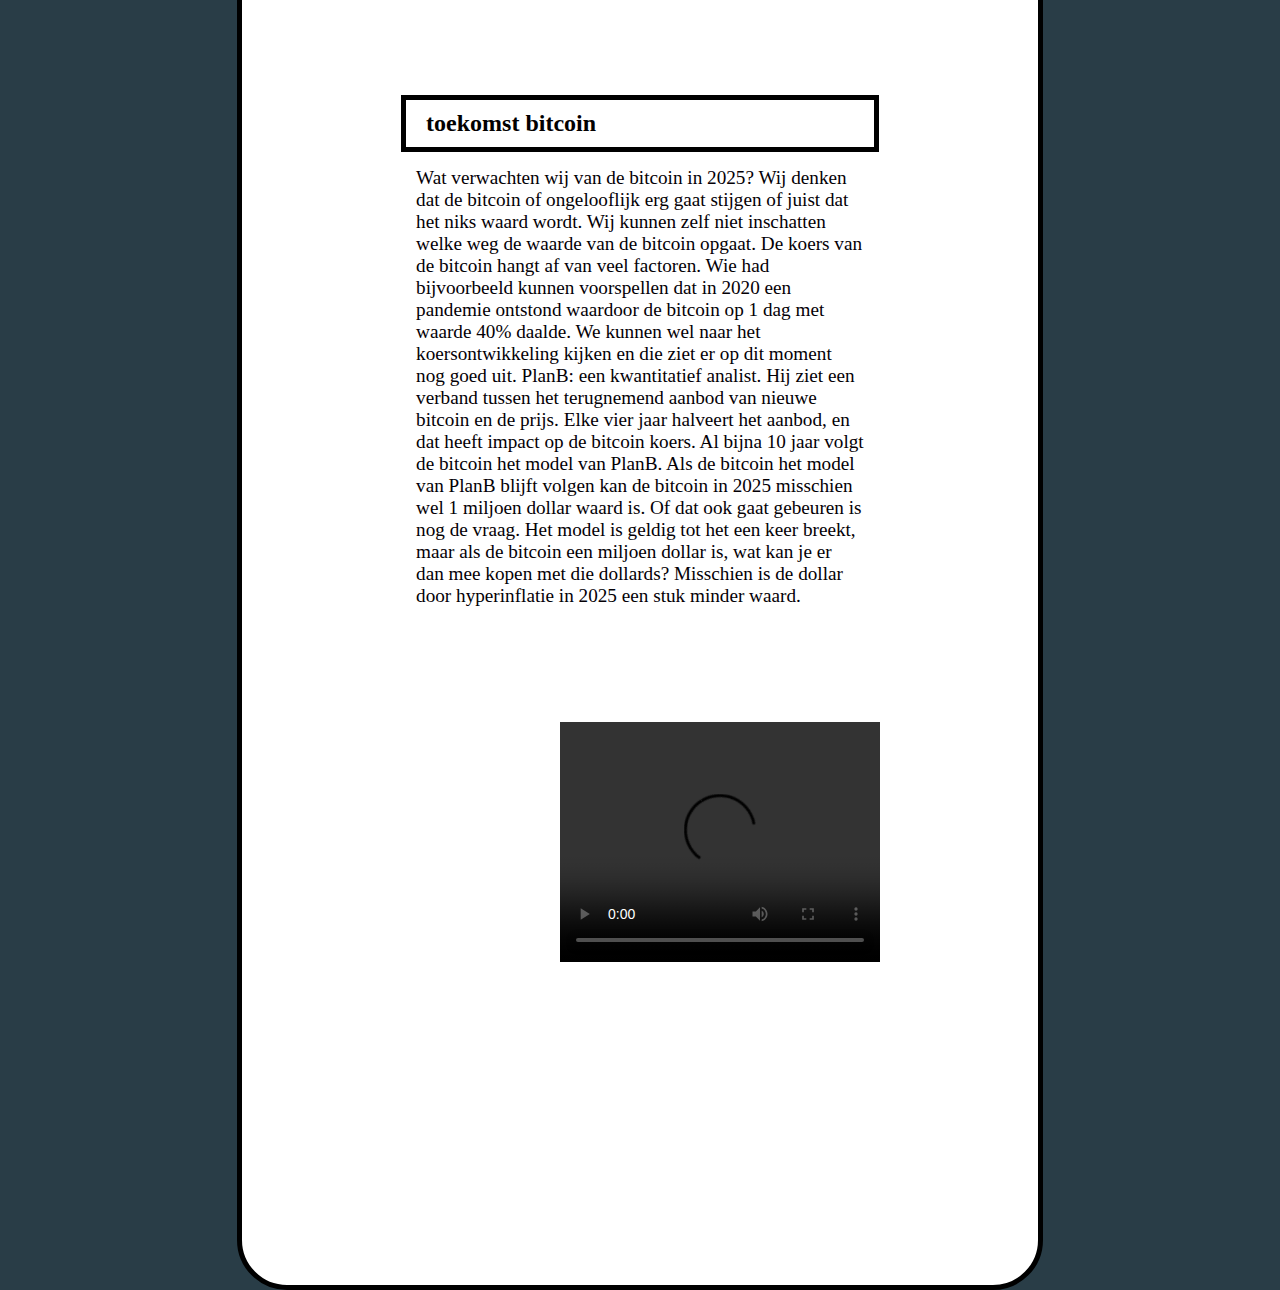
==== commit 592dfdd9: "over ons html compleet foutloos" ====
--- a/index.html
+++ b/index.html
@@ -46,7 +46,7 @@
 <ul>
   <li><a class="active" href="./index.html">bitcoin</a></li>
   <li><a href="./over%20ons.html">about us</a></li>
-  <li><a href="./contact%20pagina.html">contact pagina</a></li>
+  <li><a href="./contact%20pagina.html">contactpagina</a></li>
 </ul>
  
  
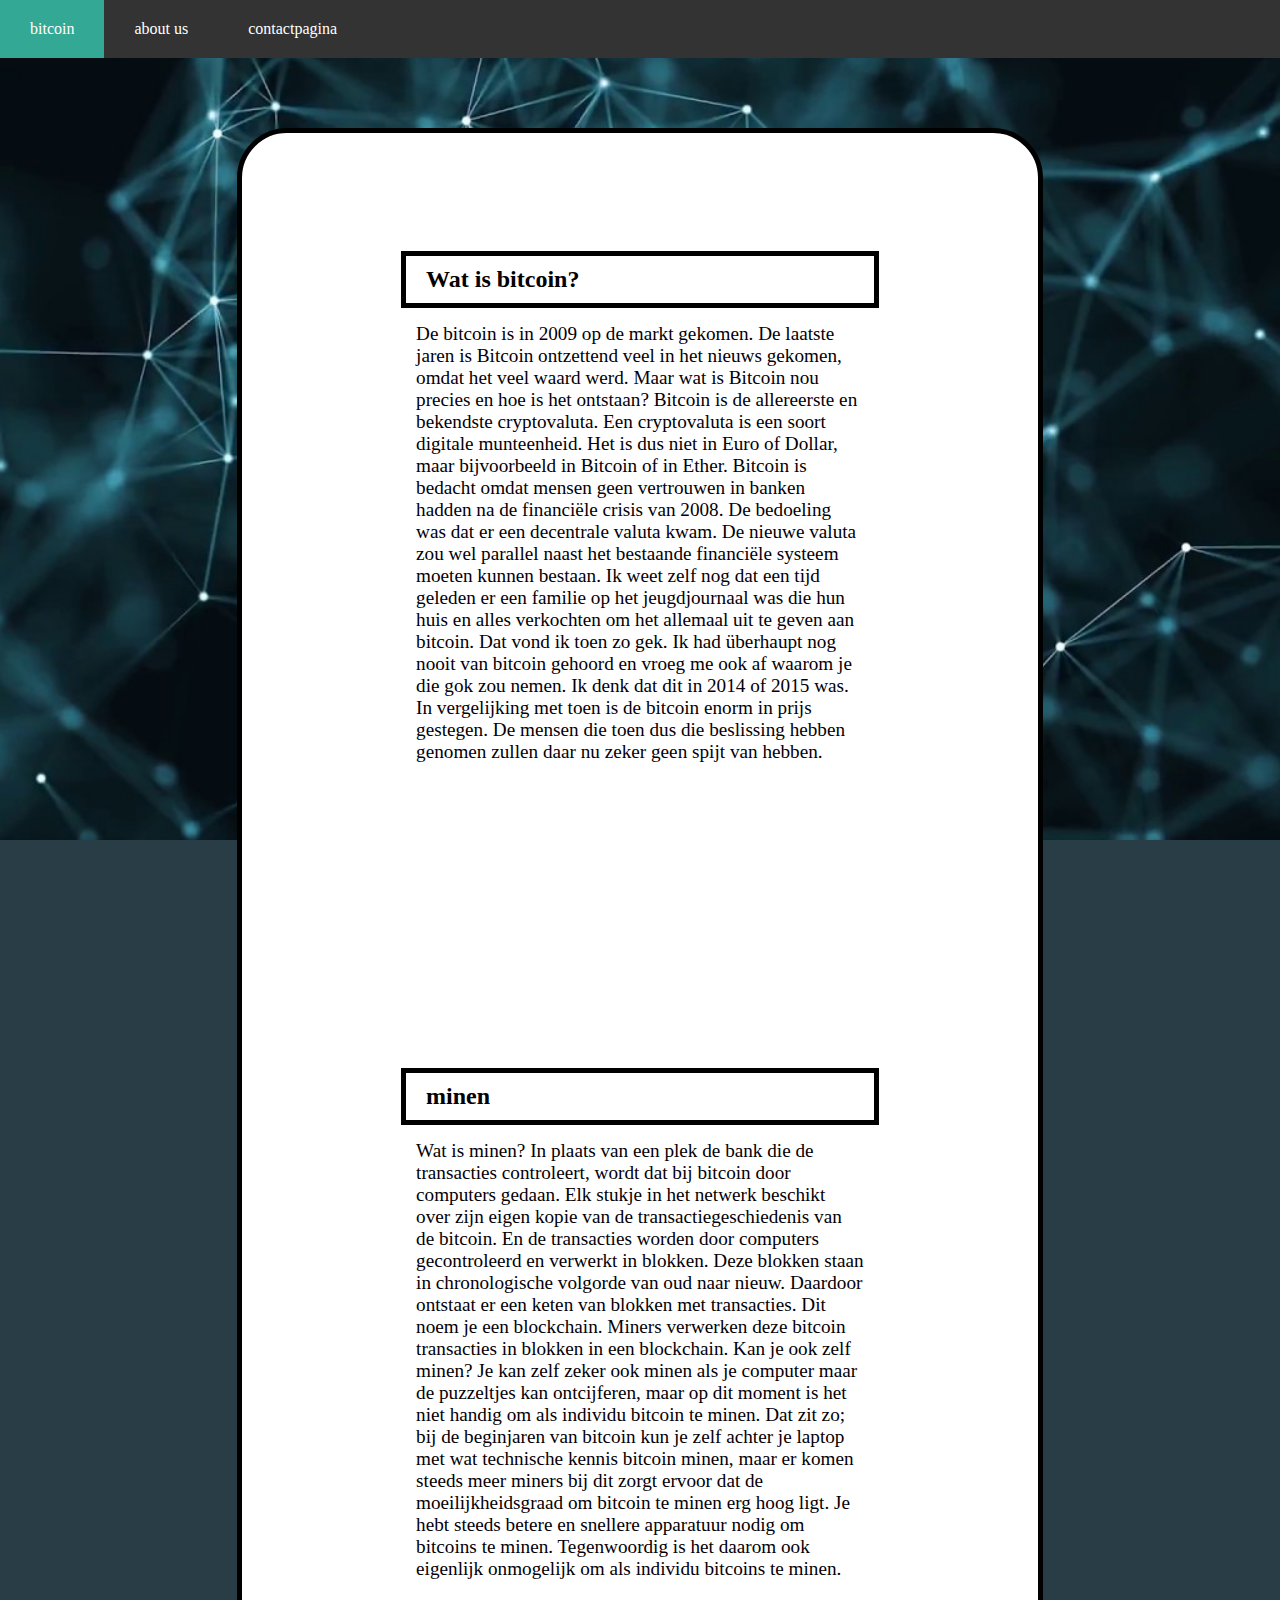
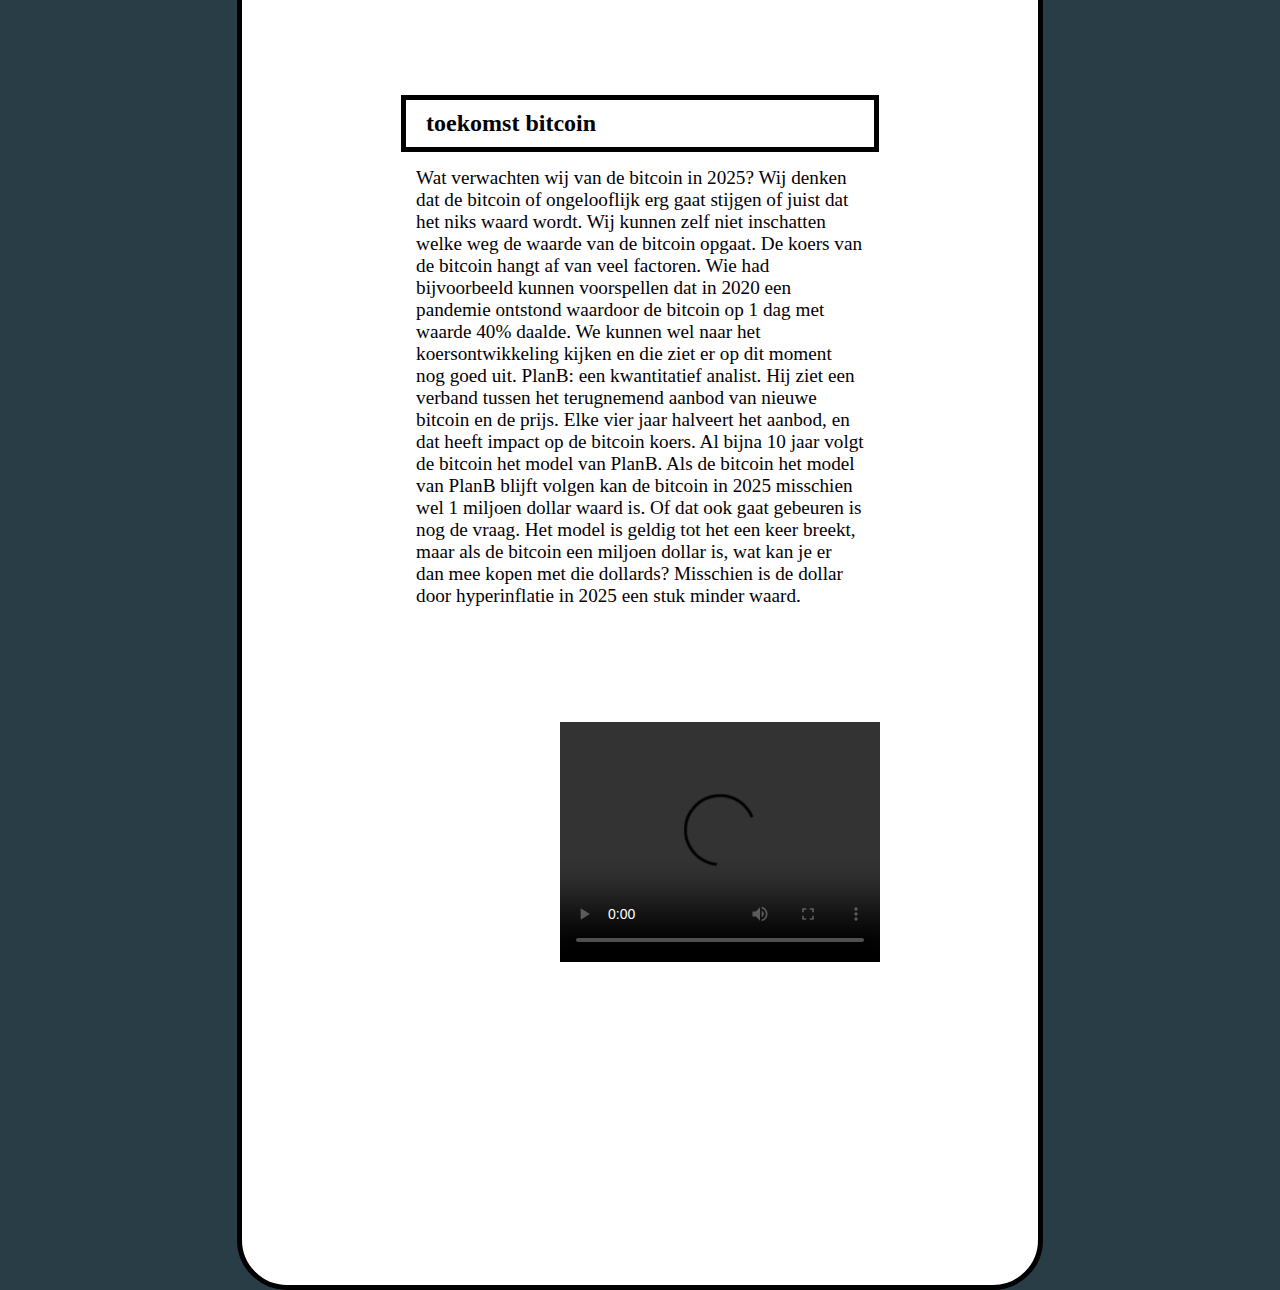
==== commit 8ea55451: "gehele website is nu foutloos" ====
--- a/index.html
+++ b/index.html
@@ -1,97 +1,76 @@
 <!DOCTYPE html>
 <html>
-<head>
-<meta charset="utf-8">
-<title>Page Title</title>
-<link rel="stylesheet" href="style.css">
-<link rel="icon" href="images/favicon.foto.png" />
-<meta name="viewport" content="width=device-width, initial-scale=1.0">
-<style>
-body {margin:0;}
-
-ul {
-  list-style-type: none;
-  margin: 0;
-  padding: 0;
-  overflow: hidden;
-  background-color: #333;
-  position: fixed;
-  top: 0;
-  width: 100%;
-}
-
-li {
-  float: left;
-}
-
-li a {
-  display: block;
-  color: white;
-  text-align: center;
-  padding: 20px 30px;
-  text-decoration: none;
-}
-
-li a:hover:not(.active) {
-  background-color: #111;
-}
-
-.active {
-  background-color: #32a895;
-}
-</style>
-</head>
-<body>
-
-<ul>
-  <li><a class="active" href="./index.html">bitcoin</a></li>
-  <li><a href="./over%20ons.html">about us</a></li>
-  <li><a href="./contact%20pagina.html">contactpagina</a></li>
-</ul>
- 
- 
- <nav class="main-nav">
-
-<div>
-<br />
-
-
-<h2>Wat is bitcoin?</h2>
-<p>
-De bitcoin is in 2009 op de markt gekomen. De laatste jaren is Bitcoin ontzettend veel in het nieuws gekomen, omdat het veel waard werd. Maar wat is Bitcoin nou precies en hoe is het ontstaan? Bitcoin is de allereerste en bekendste cryptovaluta. Een cryptovaluta is een soort digitale munteenheid. Het is dus niet in Euro of Dollar, maar bijvoorbeeld in Bitcoin of in Ether. Bitcoin is bedacht omdat mensen geen vertrouwen in banken hadden na de financi&euml;le crisis van 2008. De bedoeling was dat er een decentrale valuta kwam. De nieuwe valuta zou wel parallel naast het bestaande financi&euml;le systeem moeten kunnen bestaan. Ik weet zelf nog dat een tijd geleden er een familie op het jeugdjournaal was die hun huis en alles verkochten om het allemaal uit te geven aan bitcoin. Dat vond ik toen zo gek. Ik had &uuml;berhaupt nog nooit van bitcoin gehoord en vroeg me ook af waarom je die gok zou nemen. Ik denk dat dit in 2014 of 2015 was. In vergelijking met toen is de bitcoin enorm in prijs gestegen. De mensen die toen dus die beslissing hebben genomen zullen daar nu zeker geen spijt van hebben. 
-</p>
-
-<br />
-<br />
-<br />
-<br />
-<br />
-
-<h2>minen</h2>
-<p>
-Wat is minen?
-In plaats van een plek de bank die de transacties controleert, wordt dat bij bitcoin door computers gedaan. Elk stukje in het netwerk beschikt over zijn eigen kopie van de transactiegeschiedenis van de bitcoin. En de transacties worden door computers gecontroleerd en verwerkt in blokken. Deze blokken staan in chronologische volgorde van oud naar nieuw. Daardoor ontstaat er een keten van blokken met transacties. Dit noem je een blockchain. Miners verwerken deze bitcoin transacties in blokken in een blockchain.
-
-Kan je ook zelf minen?
-Je kan zelf zeker ook minen als je computer maar de puzzeltjes kan ontcijferen, maar op dit moment is het niet handig om als individu bitcoin te minen. Dat zit zo; bij de beginjaren van bitcoin kun je zelf achter je laptop met wat technische kennis bitcoin minen, maar er komen steeds meer miners bij dit zorgt ervoor dat de moeilijkheidsgraad om bitcoin te minen erg hoog ligt. Je hebt steeds betere en snellere apparatuur nodig om bitcoins te minen. Tegenwoordig is het daarom ook eigenlijk onmogelijk om als individu bitcoins te minen.
-
-
-</p>
-
-<h2>toekomst bitcoin</h2>
-<p>
-  Wat verwachten wij van de bitcoin in 2025? Wij denken dat de bitcoin of ongelooflijk erg gaat stijgen of juist dat het niks waard wordt. Wij kunnen zelf niet inschatten welke weg de waarde van de bitcoin opgaat. De koers van de bitcoin hangt af van veel factoren. Wie had bijvoorbeeld kunnen voorspellen dat in 2020 een pandemie ontstond waardoor de bitcoin op 1 dag met waarde 40% daalde. We kunnen wel naar het koersontwikkeling kijken en die ziet er op dit moment nog goed uit. 
-PlanB: een kwantitatief analist. Hij ziet een verband tussen het terugnemend aanbod van nieuwe bitcoin en de prijs. Elke vier jaar halveert het aanbod, en dat heeft impact op de bitcoin koers. Al bijna 10 jaar volgt de bitcoin het model van PlanB. Als de bitcoin het model van PlanB blijft volgen kan de bitcoin in 2025 misschien wel 1 miljoen dollar waard is. Of dat ook gaat gebeuren is nog de vraag. Het model is geldig tot het een keer breekt, maar als de bitcoin een miljoen dollar is, wat kan je er dan mee kopen met die dollards? Misschien is de dollar door hyperinflatie in 2025 een stuk minder waard. 
-</p>
-
-
-<video width="320" height="240" controls>
-  <source src="video/minen" type="video/mp4">
-Your browser does not support the video tag.
-</video>
-
-
-</div>
-</nav>
-</body>
-</html> 
+   <head>
+      <meta charset="utf-8">
+      <title>Page Title</title>
+      <link rel="stylesheet" href="style.css">
+      <link rel="icon" href="images/favicon.foto.png" />
+      <meta name="viewport" content="width=device-width, initial-scale=1.0">
+      <style>
+         body {margin:0;}
+         ul {
+         list-style-type: none;
+         margin: 0;
+         padding: 0;
+         overflow: hidden;
+         background-color: #333;
+         position: fixed;
+         top: 0;
+         width: 100%;
+         }
+         li {
+         float: left;
+         }
+         li a {
+         display: block;
+         color: white;
+         text-align: center;
+         padding: 20px 30px;
+         text-decoration: none;
+         }
+         li a:hover:not(.active) {
+         background-color: #111;
+         }
+         .active {
+         background-color: #32a895;
+         }
+      </style>
+   </head>
+   <body>
+      <ul>
+         <li><a class="active" href="./index.html">bitcoin</a></li>
+         <li><a href="./over%20ons.html">about us</a></li>
+         <li><a href="./contact%20pagina.html">contactpagina</a></li>
+      </ul>
+      <nav class="main-nav">
+         <div>
+            <br />
+            <h2>Wat is bitcoin?</h2>
+            <p>
+               De bitcoin is in 2009 op de markt gekomen. De laatste jaren is Bitcoin ontzettend veel in het nieuws gekomen, omdat het veel waard werd. Maar wat is Bitcoin nou precies en hoe is het ontstaan? Bitcoin is de allereerste en bekendste cryptovaluta. Een cryptovaluta is een soort digitale munteenheid. Het is dus niet in Euro of Dollar, maar bijvoorbeeld in Bitcoin of in Ether. Bitcoin is bedacht omdat mensen geen vertrouwen in banken hadden na de financi&euml;le crisis van 2008. De bedoeling was dat er een decentrale valuta kwam. De nieuwe valuta zou wel parallel naast het bestaande financi&euml;le systeem moeten kunnen bestaan. Ik weet zelf nog dat een tijd geleden er een familie op het jeugdjournaal was die hun huis en alles verkochten om het allemaal uit te geven aan bitcoin. Dat vond ik toen zo gek. Ik had &uuml;berhaupt nog nooit van bitcoin gehoord en vroeg me ook af waarom je die gok zou nemen. Ik denk dat dit in 2014 of 2015 was. In vergelijking met toen is de bitcoin enorm in prijs gestegen. De mensen die toen dus die beslissing hebben genomen zullen daar nu zeker geen spijt van hebben. 
+            </p>
+            <br />
+            <br />
+            <br />
+            <br />
+            <br />
+            <h2>minen</h2>
+            <p>
+               Wat is minen?
+               In plaats van een plek de bank die de transacties controleert, wordt dat bij bitcoin door computers gedaan. Elk stukje in het netwerk beschikt over zijn eigen kopie van de transactiegeschiedenis van de bitcoin. En de transacties worden door computers gecontroleerd en verwerkt in blokken. Deze blokken staan in chronologische volgorde van oud naar nieuw. Daardoor ontstaat er een keten van blokken met transacties. Dit noem je een blockchain. Miners verwerken deze bitcoin transacties in blokken in een blockchain.
+               Kan je ook zelf minen?
+               Je kan zelf zeker ook minen als je computer maar de puzzeltjes kan ontcijferen, maar op dit moment is het niet handig om als individu bitcoin te minen. Dat zit zo; bij de beginjaren van bitcoin kun je zelf achter je laptop met wat technische kennis bitcoin minen, maar er komen steeds meer miners bij dit zorgt ervoor dat de moeilijkheidsgraad om bitcoin te minen erg hoog ligt. Je hebt steeds betere en snellere apparatuur nodig om bitcoins te minen. Tegenwoordig is het daarom ook eigenlijk onmogelijk om als individu bitcoins te minen.
+            </p>
+            <h2>toekomst bitcoin</h2>
+            <p>
+               Wat verwachten wij van de bitcoin in 2025? Wij denken dat de bitcoin of ongelooflijk erg gaat stijgen of juist dat het niks waard wordt. Wij kunnen zelf niet inschatten welke weg de waarde van de bitcoin opgaat. De koers van de bitcoin hangt af van veel factoren. Wie had bijvoorbeeld kunnen voorspellen dat in 2020 een pandemie ontstond waardoor de bitcoin op 1 dag met waarde 40% daalde. We kunnen wel naar het koersontwikkeling kijken en die ziet er op dit moment nog goed uit. 
+               PlanB: een kwantitatief analist. Hij ziet een verband tussen het terugnemend aanbod van nieuwe bitcoin en de prijs. Elke vier jaar halveert het aanbod, en dat heeft impact op de bitcoin koers. Al bijna 10 jaar volgt de bitcoin het model van PlanB. Als de bitcoin het model van PlanB blijft volgen kan de bitcoin in 2025 misschien wel 1 miljoen dollar waard is. Of dat ook gaat gebeuren is nog de vraag. Het model is geldig tot het een keer breekt, maar als de bitcoin een miljoen dollar is, wat kan je er dan mee kopen met die dollards? Misschien is de dollar door hyperinflatie in 2025 een stuk minder waard. 
+            </p>
+            <video width="320" height="240" controls>
+               <source src="video/minen" type="video/mp4">
+               Your browser does not support the video tag.
+            </video>
+         </div>
+      </nav>
+   </body>
+</html>